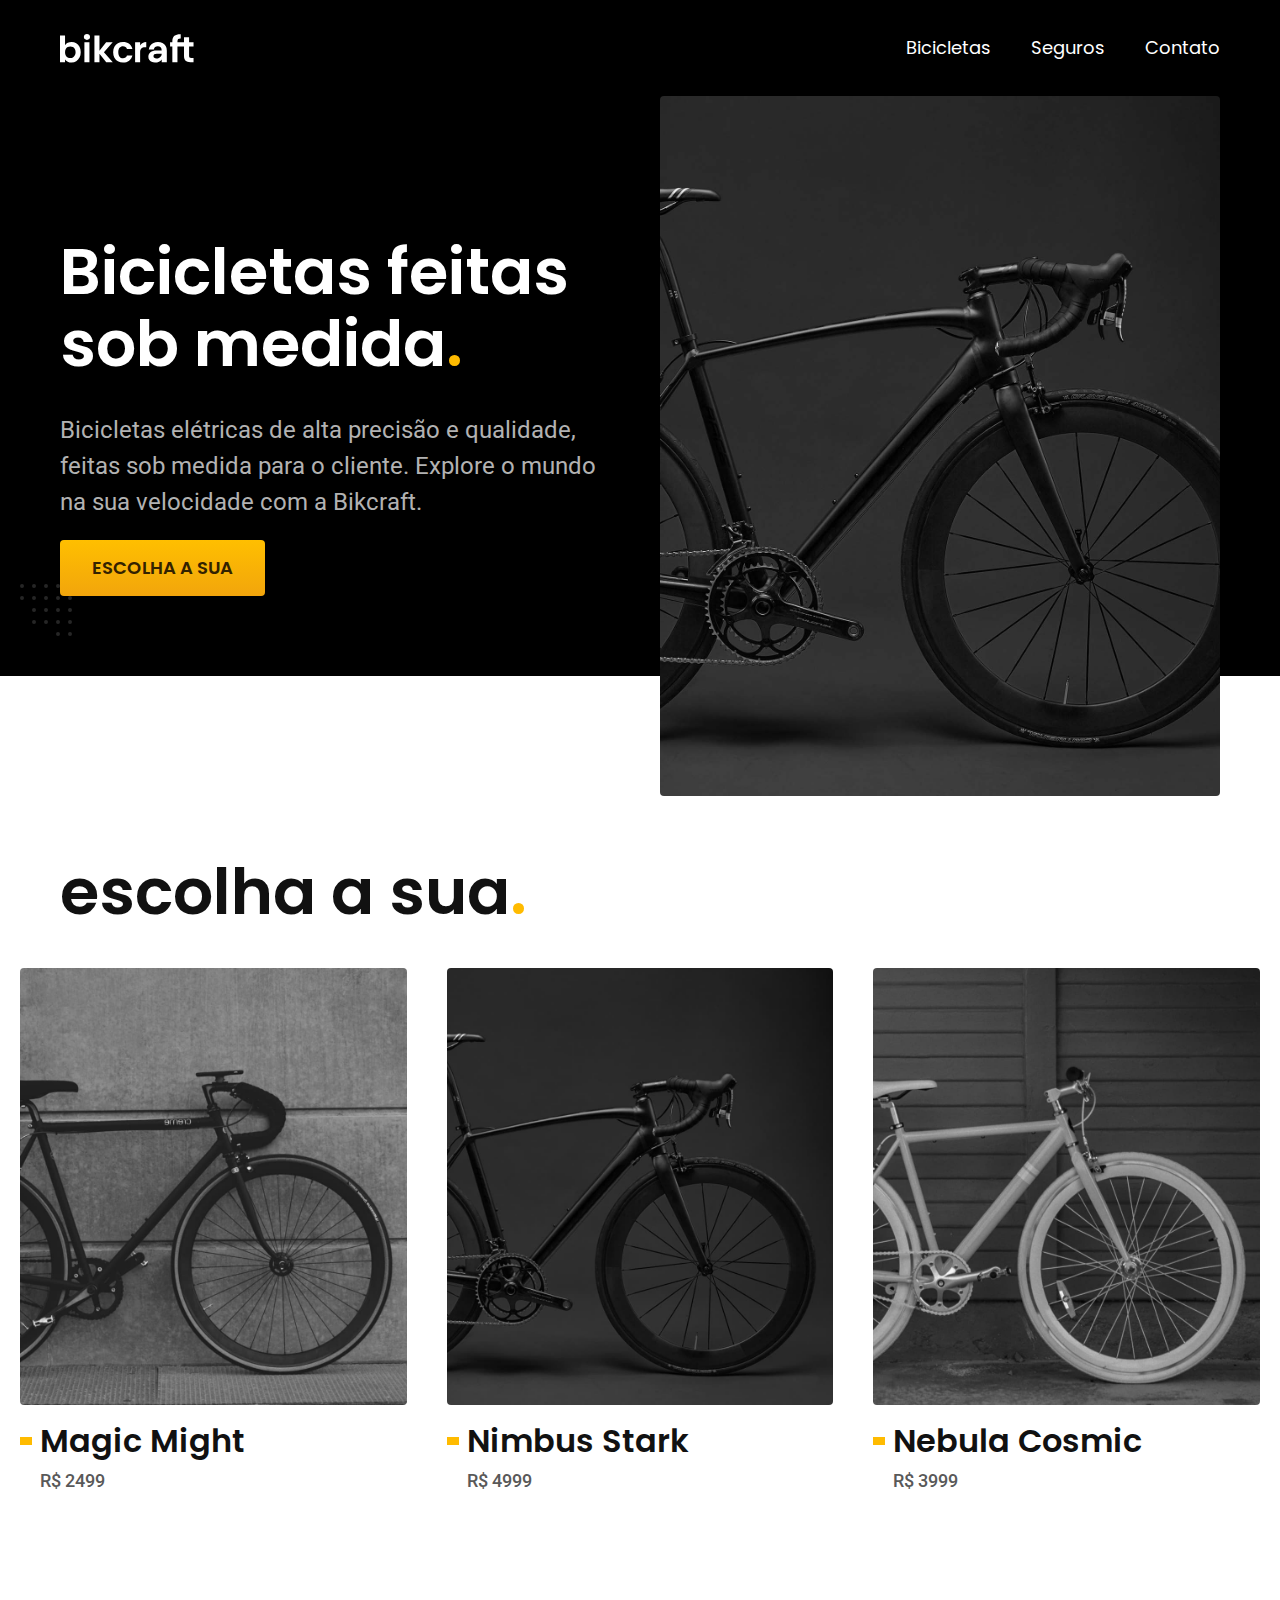
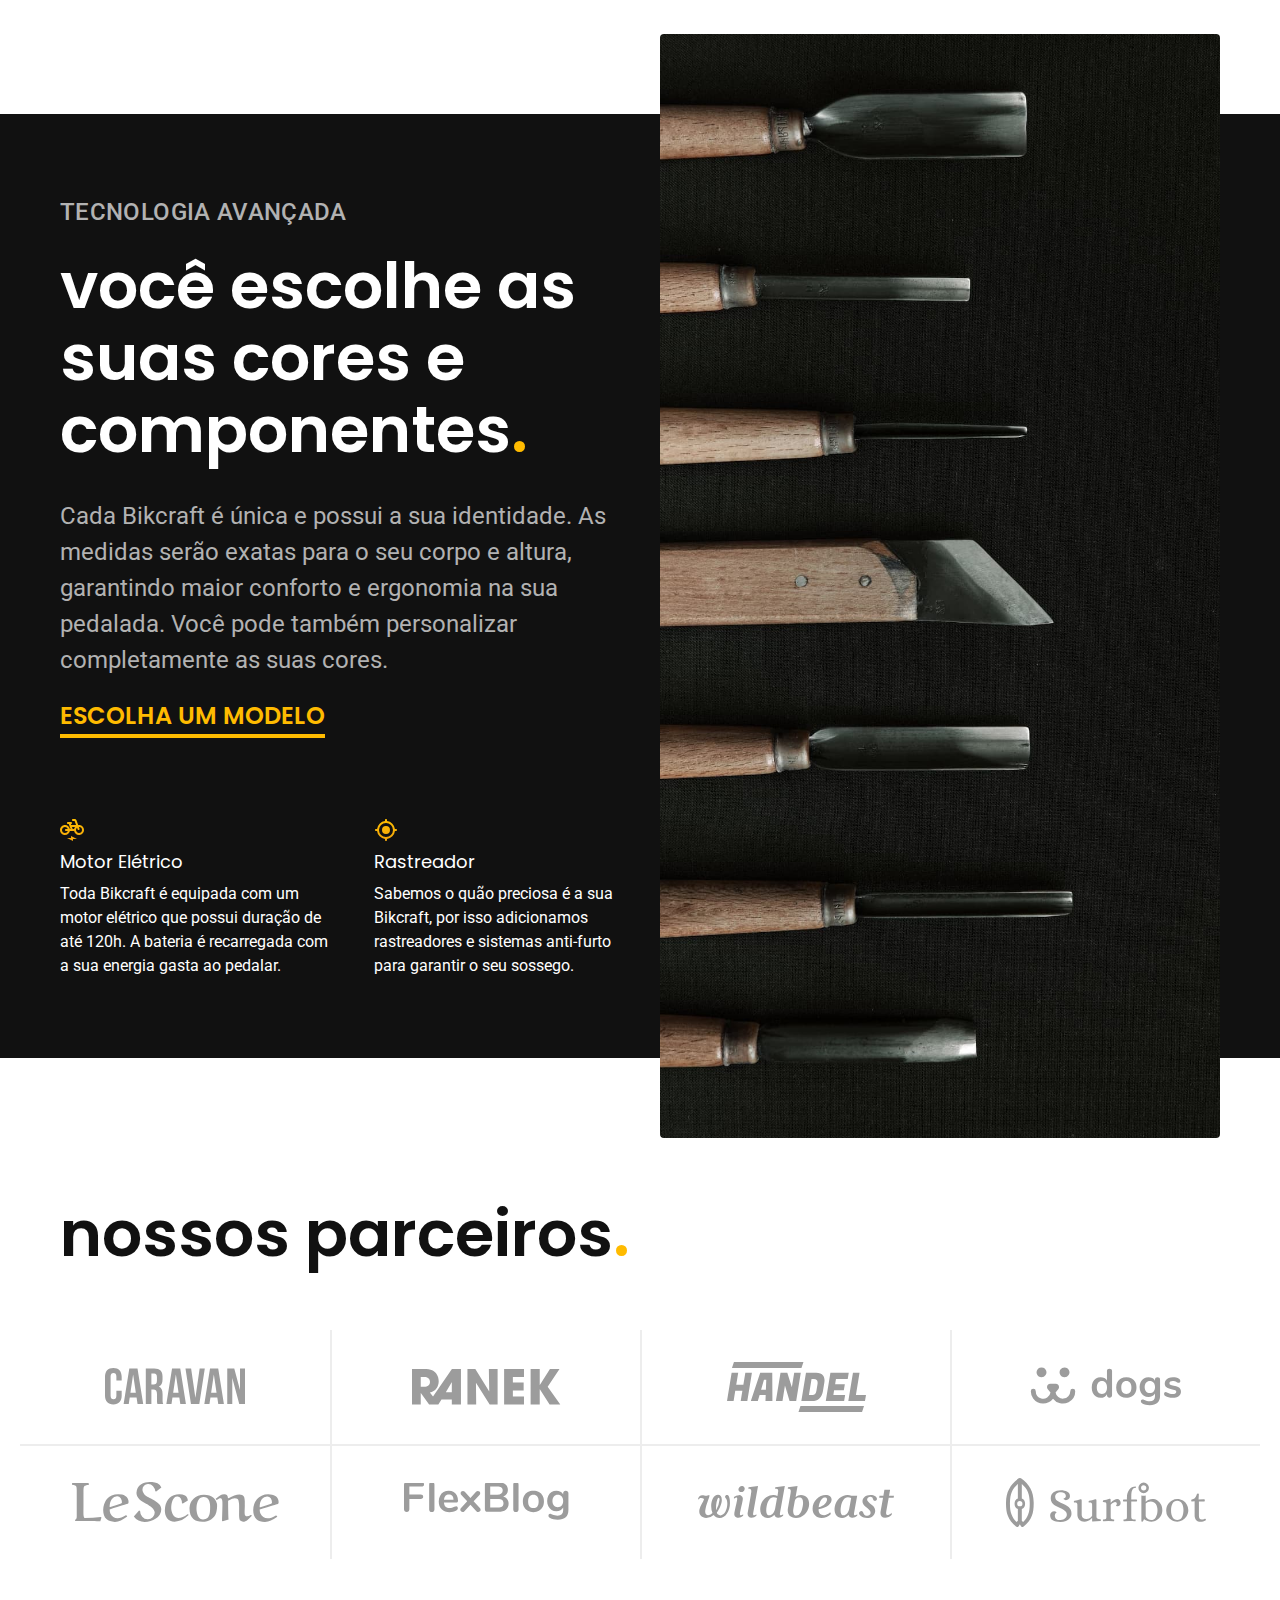
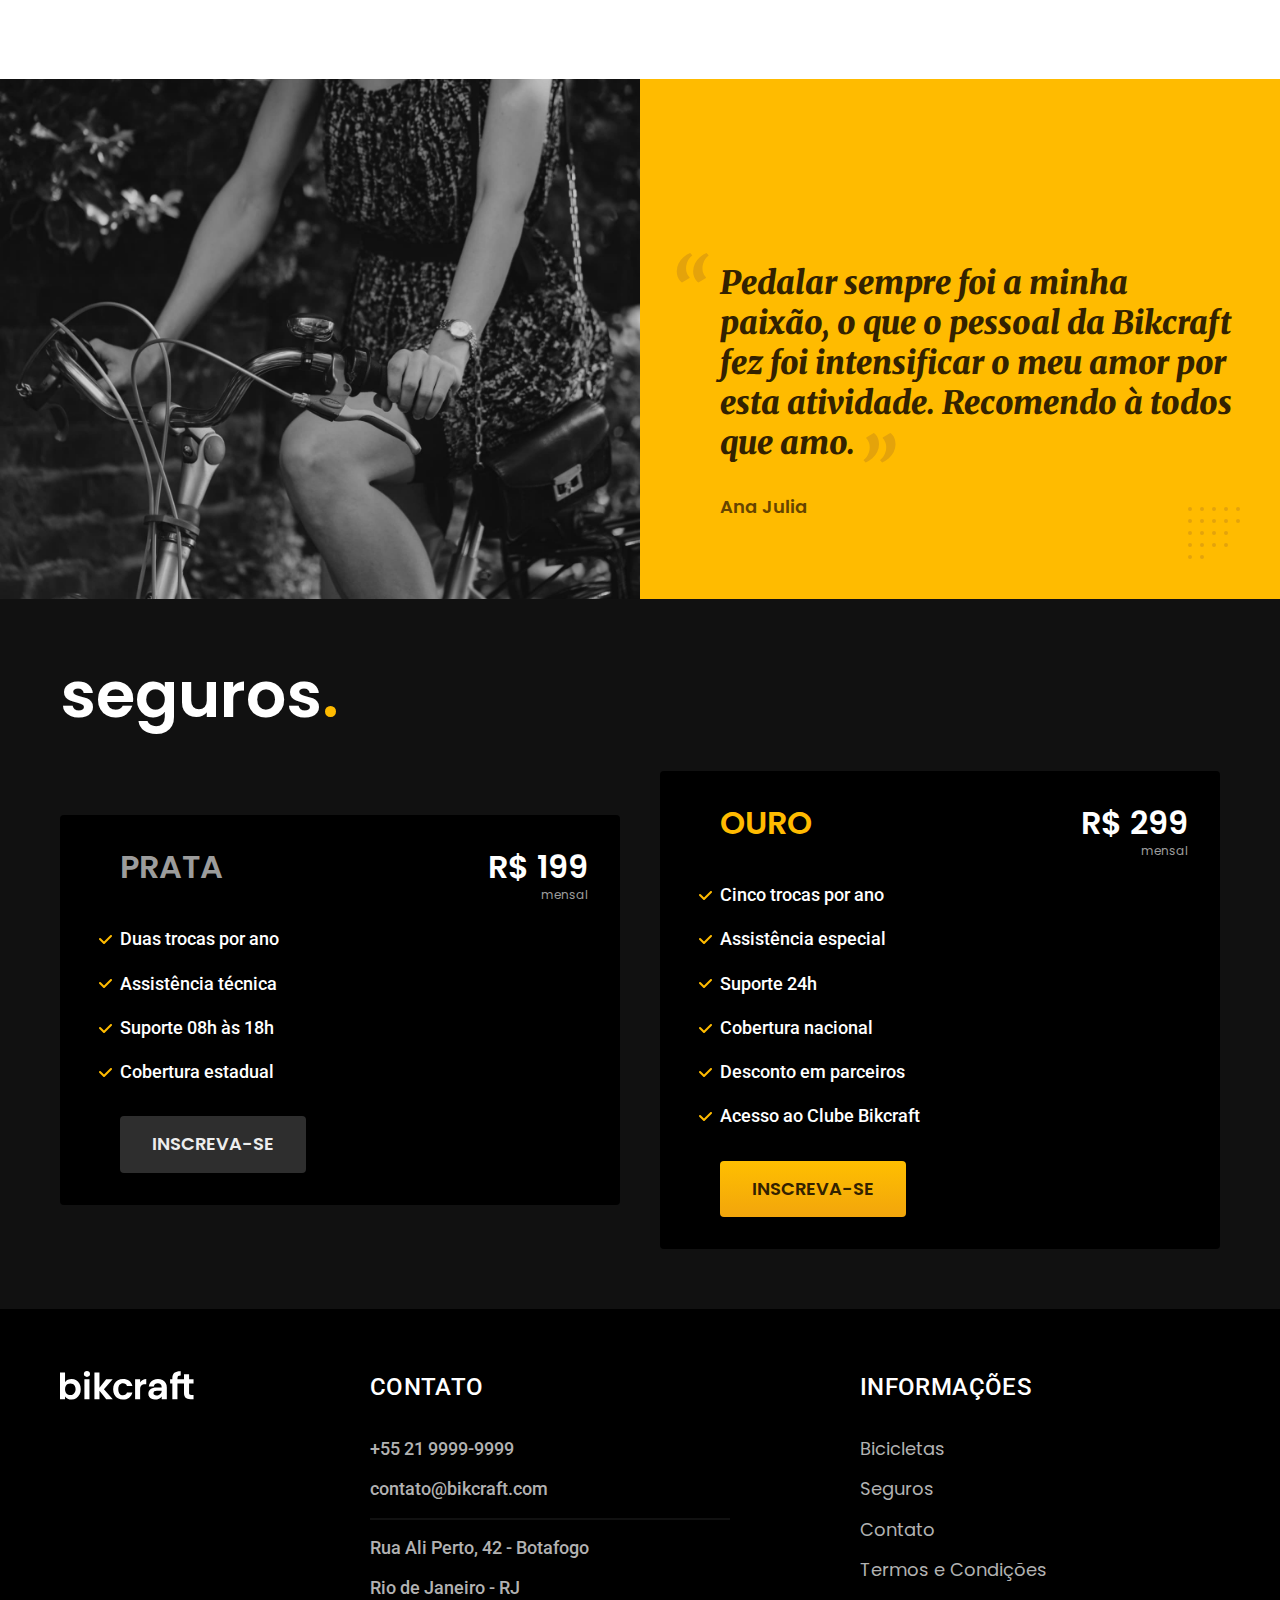
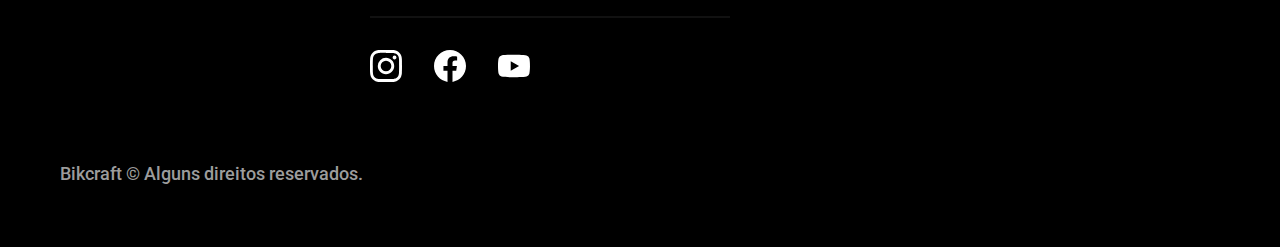
==== index.html @ 3814febe "otimizacao-1" ====
<!DOCTYPE html>
<html lang="pt-br">

<head>
  <meta charset="UTF-8">
  <meta http-equiv="X-UA-Compatible" content="IE=edge">
  <meta name="viewport" content="width=device-width, initial-scale=1.0">
  <title>Bikcraft</title>
  <meta name="description" content="Bicicletas elétricas de alta precisão e qualidade,  feitas sob medida para o cliente. Explore o mundo na sua velocidade com a Bikcraft.">

  <link rel="preload" href="/assets/css/style.css" as="style">
  <link rel="stylesheet" href="/assets/css/style.css">

  <link rel="preconnect" href="https://fonts.googleapis.com">
  <link rel="preconnect" href="https://fonts.gstatic.com" crossorigin>
  <link href="https://fonts.googleapis.com/css2?family=Merriweather:ital,wght@1,900&family=Poppins:wght@400;600&family=Roboto:wght@400;500&display=swap" rel="stylesheet">
</head>

<body>
  <header class="header-bg">
    <div class=" header container">
      <a href="./">
        <img src="./assets/img/bikcraft.svg" width="136" height="32" alt="Bikcraft">
      </a>

      <nav aria-label="primaria">
        <ul class="header-menu cor-0 font-1-m">
          <li><a href="./bicicletas.html">Bicicletas</a></li>
          <li><a href="./seguros.html">Seguros</a></li>
          <li><a href="./contato.html">Contato</a></li>
        </ul>
      </nav>
    </div>
  </header>

  <main class="introducao-bg">
    <div class="introducao container">
      <div class="introducao-conteudo">
        <h1 class="font-1-xxl cor-0">Bicicletas feitas sob medida<span class="cor-p1">.</span></h1>
        <p class="font-2-l cor-5">Bicicletas elétricas de alta precisão e qualidade, feitas sob medida para o cliente. Explore o mundo na sua velocidade com a Bikcraft.</p>
        <a class="botao" href="./bicicletas.html">Escolha a sua</a>
      </div>
      <picture>
        <source media="(max-width: 800px)" srcset="/assets/img/bicicletas/nimbus.jpg">
        <img src="/assets/img/fotos/introducao.jpg" width="1280" height="1600" alt="Bicicleta elétrica preta">
      </picture>
    </div>
  </main>

  <article class="bicicletas-lista">
    <h2 class="font-1-xxl container">escolha a sua<span class="cor-p1">.</span></h2>
    <ul>
      <li>
        <a href="/assets/bicicletas/magic.html">
          <img src="./assets/img/bicicletas/magic-home.jpg" alt="Bicicleta preta">
          <h3 class="font-1-xl">Magic Might</h3>
          <span class="font-2-m cor-8">R$ 2499</span>
        </a>
      </li>
      <li>
        <a href="/assets/bicicletas/nimbus.html">
          <img src="./assets/img/bicicletas/nimbus-home.jpg" alt="Bicicleta preta">
          <h3 class="font-1-xl">Nimbus Stark</h3>
          <span class="font-2-m cor-8">R$ 4999</span>
        </a>
      </li>
      <li>
        <a href="/assets/bicicletas/nebula.html">
          <img src="./assets/img/bicicletas/nebula-home.jpg" alt="Bicicleta preta">
          <h3 class="font-1-xl">Nebula Cosmic </h3>
          <span class="font-2-m cor-8">R$ 3999</span>
        </a>
      </li>
    </ul>
  </article>

  <article class="tecnologia-bg">
    <div class="tecnologia container">
      <div class="tecnologia-conteudo">
        <span class="font-2-l-b cor-5">Tecnologia Avançada</span>
        <h2 class="font-1-xxl cor-0">você escolhe as suas cores e componentes<span class="cor-p1">.</span></h2>
        <p class="font-2-l cor-5">Cada Bikcraft é única e possui a sua identidade. As medidas serão exatas para o seu corpo e altura, garantindo maior conforto e ergonomia na sua pedalada. Você pode também personalizar completamente as suas cores.</p>
        <a class="link" href="/bicicletas.html">Escolha um modelo</a>

        <div class="tecnologia-vantagens">
          <div>
            <img src="./assets/img/icones/eletrica.svg" alt="">
            <h3 class="font-1-m cor-0">Motor Elétrico</h3>
            <p class="font-2-s cor-0">Toda Bikcraft é equipada com um motor elétrico que possui duração de até 120h. A bateria é recarregada com a sua energia gasta ao pedalar.</p>
          </div>
          <div>
            <img src="./assets/img/icones/rastreador.svg" alt="">
            <h3 class="font-1-m cor-0">Rastreador</h3>
            <p class="font-2-s cor-0">Sabemos o quão preciosa é a sua Bikcraft, por isso adicionamos rastreadores e sistemas anti-furto para garantir o seu sossego.</p>
          </div>
        </div>
      </div>

      <div class="tecnologia-imagem">
        <img src="./assets/img/fotos/tecnologia.jpg" alt="">
      </div>
    </div>
  </article>

  <section class="parceiros" aria-label="Nossos Parceiros">
    <h2 class="font-1-xxl container">nossos parceiros<span class="cor-p1">.</span></h2>
    <ul>
      <li><img src="./assets/img/parceiros/caravan.svg" alt="caravan"></li>
      <li><img src="./assets/img/parceiros/ranek.svg" alt="ranek"></li>
      <li><img src="./assets/img/parceiros/handel.svg" alt="handel"></li>
      <li><img src="./assets/img/parceiros/dogs.svg" alt="dogs"></li>
      <li><img src="./assets/img/parceiros/lescone.svg" alt="lescone"></li>
      <li><img src="./assets/img/parceiros/flexblog.svg" alt="flexblog"></li>
      <li><img src="./assets/img/parceiros/wildbeast.svg" alt="wildbeast"></li>
      <li><img src="./assets/img/parceiros/surfbot.svg" alt="surfbot"></li>
    </ul>
  </section>

  <section class="depoimento" aria-label="Depoimento">
    <div>
      <img src="./assets/img/fotos/depoimento.jpg" alt="Pessoa pedalando uma bicicleta bikcraft">
    </div>
    <div class="depoimento-conteudo">
      <blockquote class="font-1-xl cor-p5">
        <p>Pedalar sempre foi a minha paixão, o que o pessoal da Bikcraft fez foi intensificar o meu amor por esta atividade. Recomendo à todos que amo.</p>
      </blockquote>
      <span class="font-1-m-b  cor-p4">Ana Julia</span>
    </div>
  </section>

  <article class="seguros-bg">
    <div class="seguros container">
      <h2 class="font-1-xxl cor-0">seguros<span class="cor-p1">.</span></h2>
      <div class="seguros-item">
        <h3 class="font-1-xl cor-6">PRATA</h3>
        <span class="font-1-xl cor-0">R$ 199 <span class="font-1-xs cor-6">mensal</span> </span>
        <ul class="font-2-m cor-0">
          <li>Duas trocas por ano</li>
          <li>Assistência técnica</li>
          <li>Suporte 08h às 18h</li>
          <li>Cobertura estadual</li>
        </ul>
        <a class="botao secundario" href="/orcamento.html">Inscreva-se</a>
      </div>
      <div class="seguros-item">
        <h3 class="font-1-xl cor-p1">OURO</h3>
        <span class="font-1-xl cor-0">R$ 299 <span class="font-1-xs cor-6">mensal</span> </span>
        <ul class="font-2-m cor-0">
          <li>Cinco trocas por ano</li>
          <li>Assistência especial</li>
          <li>Suporte 24h</li>
          <li>Cobertura nacional</li>
          <li>Desconto em parceiros</li>
          <li>Acesso ao Clube Bikcraft</li>
        </ul>
        <a class="botao" href="/orcamento.html">Inscreva-se</a>
      </div>
    </div>
  </article>

  <footer class="footer-bg">
    <div class="footer container">
      <img src="./assets/img/bikcraft.svg" alt="Bikcraft">
      <div class="footer-contato">
        <h3 class="font-2-l-b cor-0">Contato</h3>
        <ul class="cor-5 font-2-m">
          <li><a href="tel:+552199999999">+55 21 9999-9999</a></li>
          <li><a href="mailto:contato@bikcraft.com">contato@bikcraft.com</a></li>
          <li>Rua Ali Perto, 42 - Botafogo</li>
          <li>Rio de Janeiro - RJ</li>
        </ul>
        <div class="footer-redes">
          <a href="/">
            <img src="./assets/img/redes/instagram.svg" alt="Instagram">
          </a>
          <a href="/">
            <img src="./assets/img/redes/facebook.svg" alt="Facebook">
          </a>
          <a href="/">
            <img src="./assets/img/redes/youtube.svg" alt="YouTube">
          </a>
        </div>
      </div>
      <div class="footer-informacoes">
        <h3 class="font-2-l-b cor-0">Informações</h3>
        <nav>
          <ul class="font-1-m cor-5">
            <li><a href="/bicicletas.html">Bicicletas</a></li>
            <li><a href="/seguros.html">Seguros</a></li>
            <li><a href="/contato.html">Contato</a></li>
            <li><a href="/termos.html">Termos e Condições</a></li>
          </ul>
        </nav>
      </div>
      <p class="font-2-m cor-6 footer-copy">Bikcraft © Alguns direitos reservados.</p>
    </div>
  </footer>

</body>

</html>
---- assets/css/style.css ----
@import "./global/global.css";
@import "./utilidades/tipografia.css";
@import "./utilidades/cores.css";

@import "./global/header.css";
@import "./global/footer.css";

/* Utilidades */
@import "./utilidades/componentes.css";
@import "./utilidades/formulario.css";

/* Home */
@import "./home/tecnologia.css";
@import "./home/introducao.css";
@import "./home/parceiros.css";
@import "./home/depoimento.css";

/* Bicicletas */
@import "./bicicletas/bicicletas-lista.css";
@import "./bicicletas/bicicletas.css";

/* Bicicleta */
@import "./bicicleta/bicicleta.css";
@import "./bicicleta/seguro.css";

/* Seguros */
@import "./seguros/seguros.css";
@import "./seguros/vantagens.css";
@import "./seguros/perguntas.css";

/* Contato */
@import "./contato/contato.css";
@import "./contato/lojas.css";

/* Orçamento */
@import "./orcamento/orcamento.css";

/* Termos */
@import "./termos/termos.css";
---- assets/css/style.css ----
@import "./global/global.css";
@import "./utilidades/tipografia.css";
@import "./utilidades/cores.css";

@import "./global/header.css";
@import "./global/footer.css";

/* Utilidades */
@import "./utilidades/componentes.css";
@import "./utilidades/formulario.css";

/* Home */
@import "./home/tecnologia.css";
@import "./home/introducao.css";
@import "./home/parceiros.css";
@import "./home/depoimento.css";

/* Bicicletas */
@import "./bicicletas/bicicletas-lista.css";
@import "./bicicletas/bicicletas.css";

/* Bicicleta */
@import "./bicicleta/bicicleta.css";
@import "./bicicleta/seguro.css";

/* Seguros */
@import "./seguros/seguros.css";
@import "./seguros/vantagens.css";
@import "./seguros/perguntas.css";

/* Contato */
@import "./contato/contato.css";
@import "./contato/lojas.css";

/* Orçamento */
@import "./orcamento/orcamento.css";

/* Termos */
@import "./termos/termos.css";
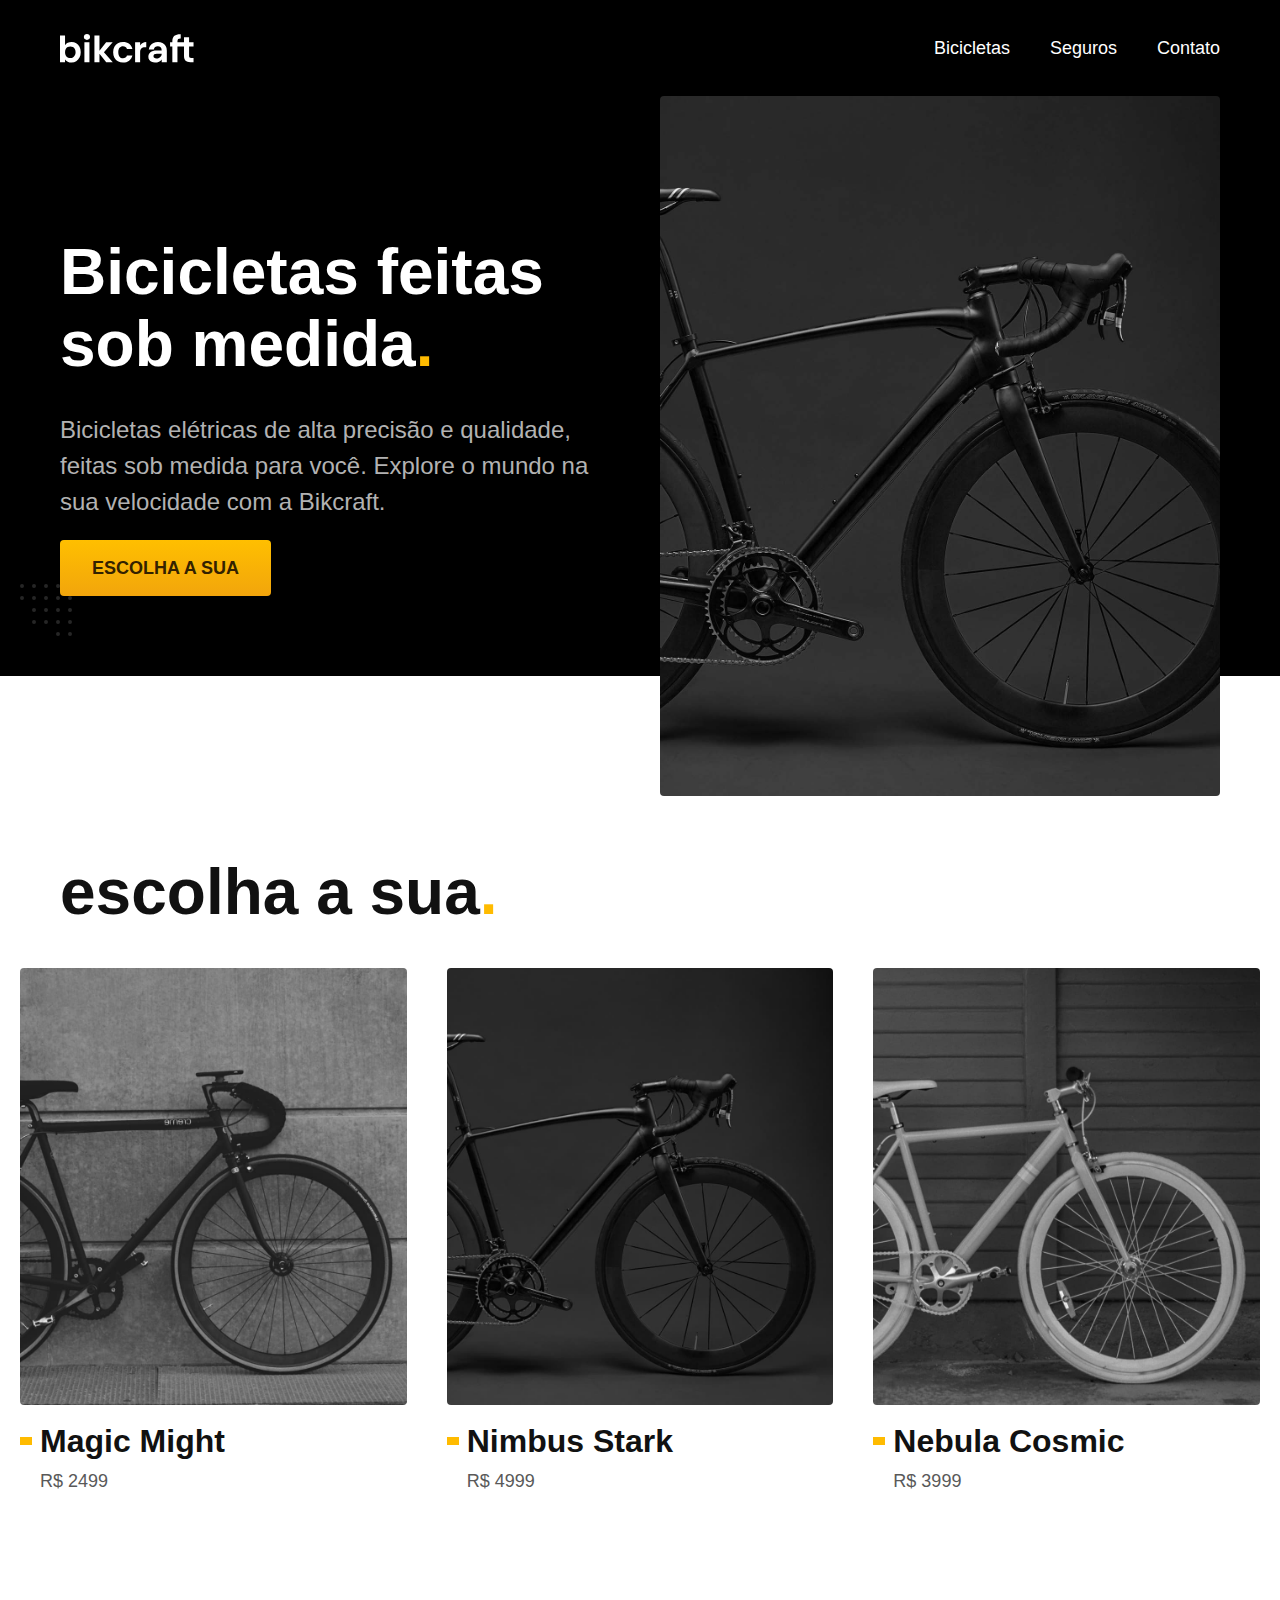
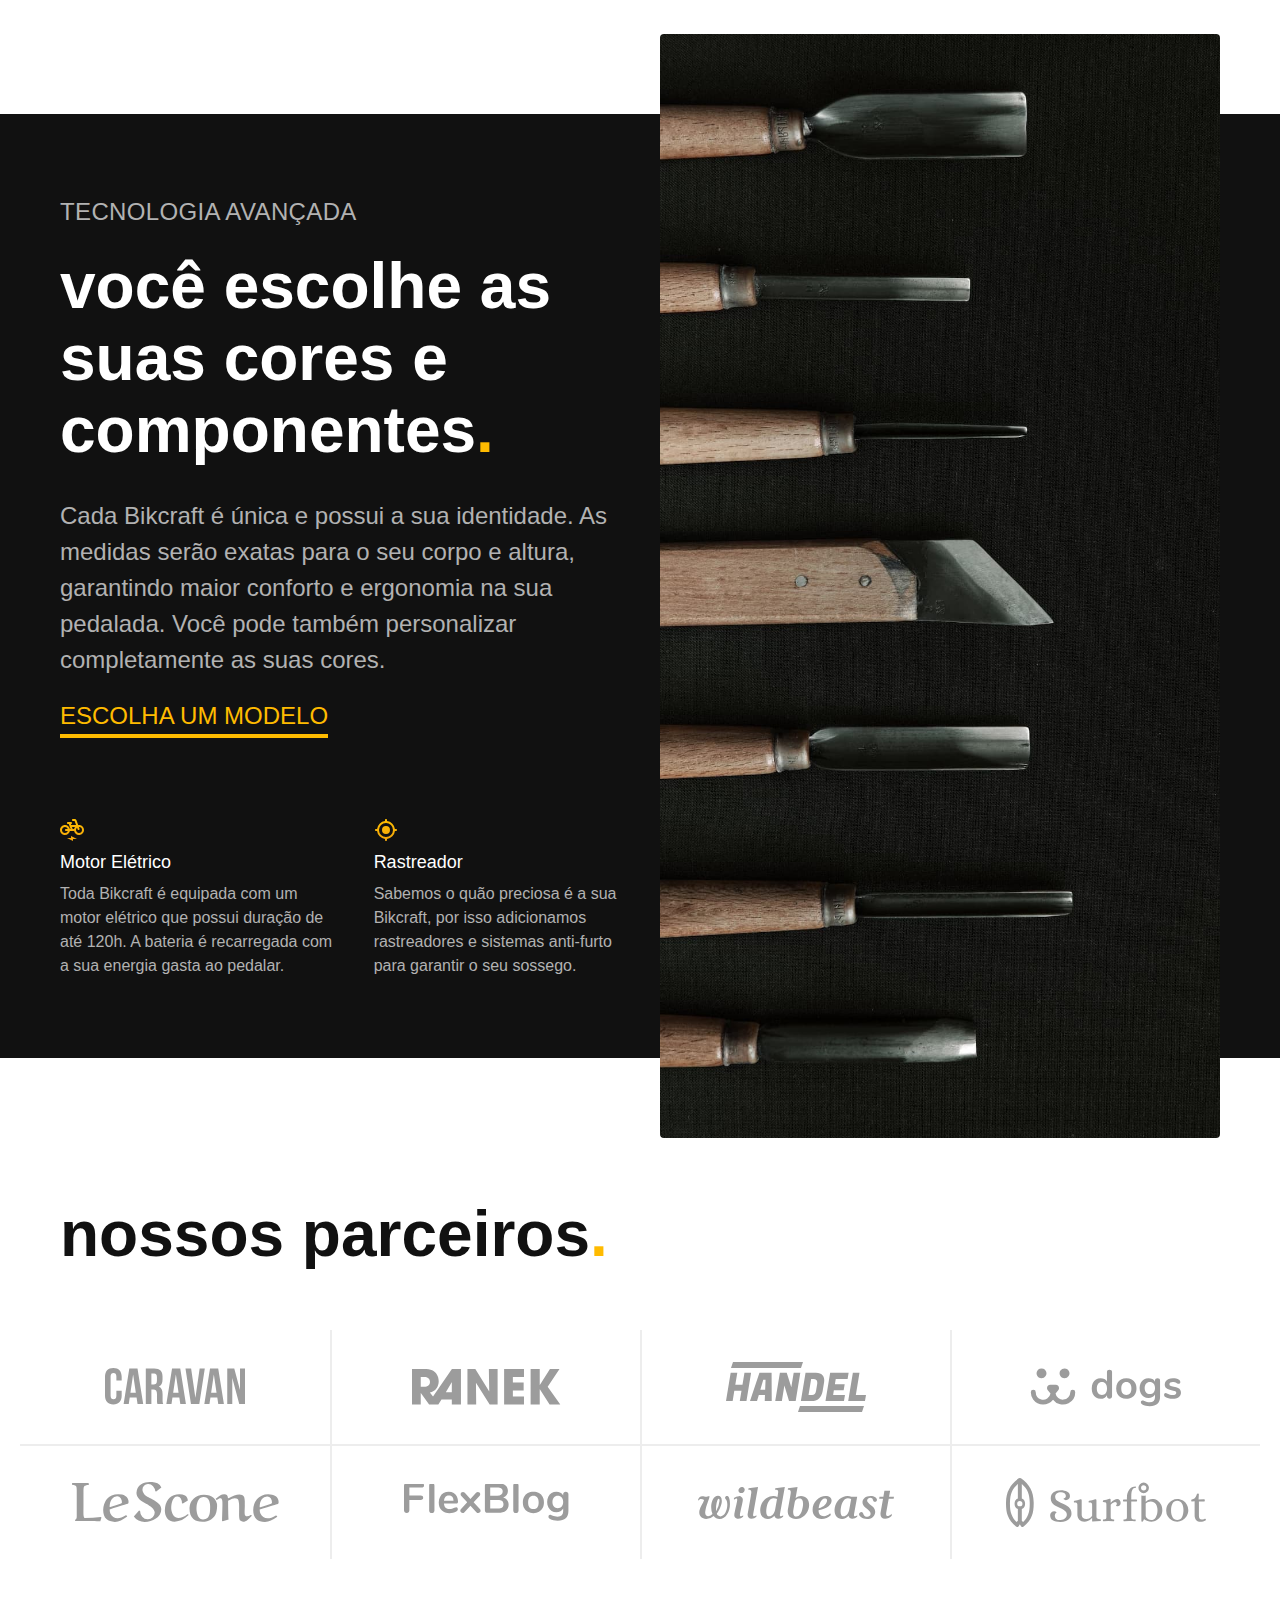
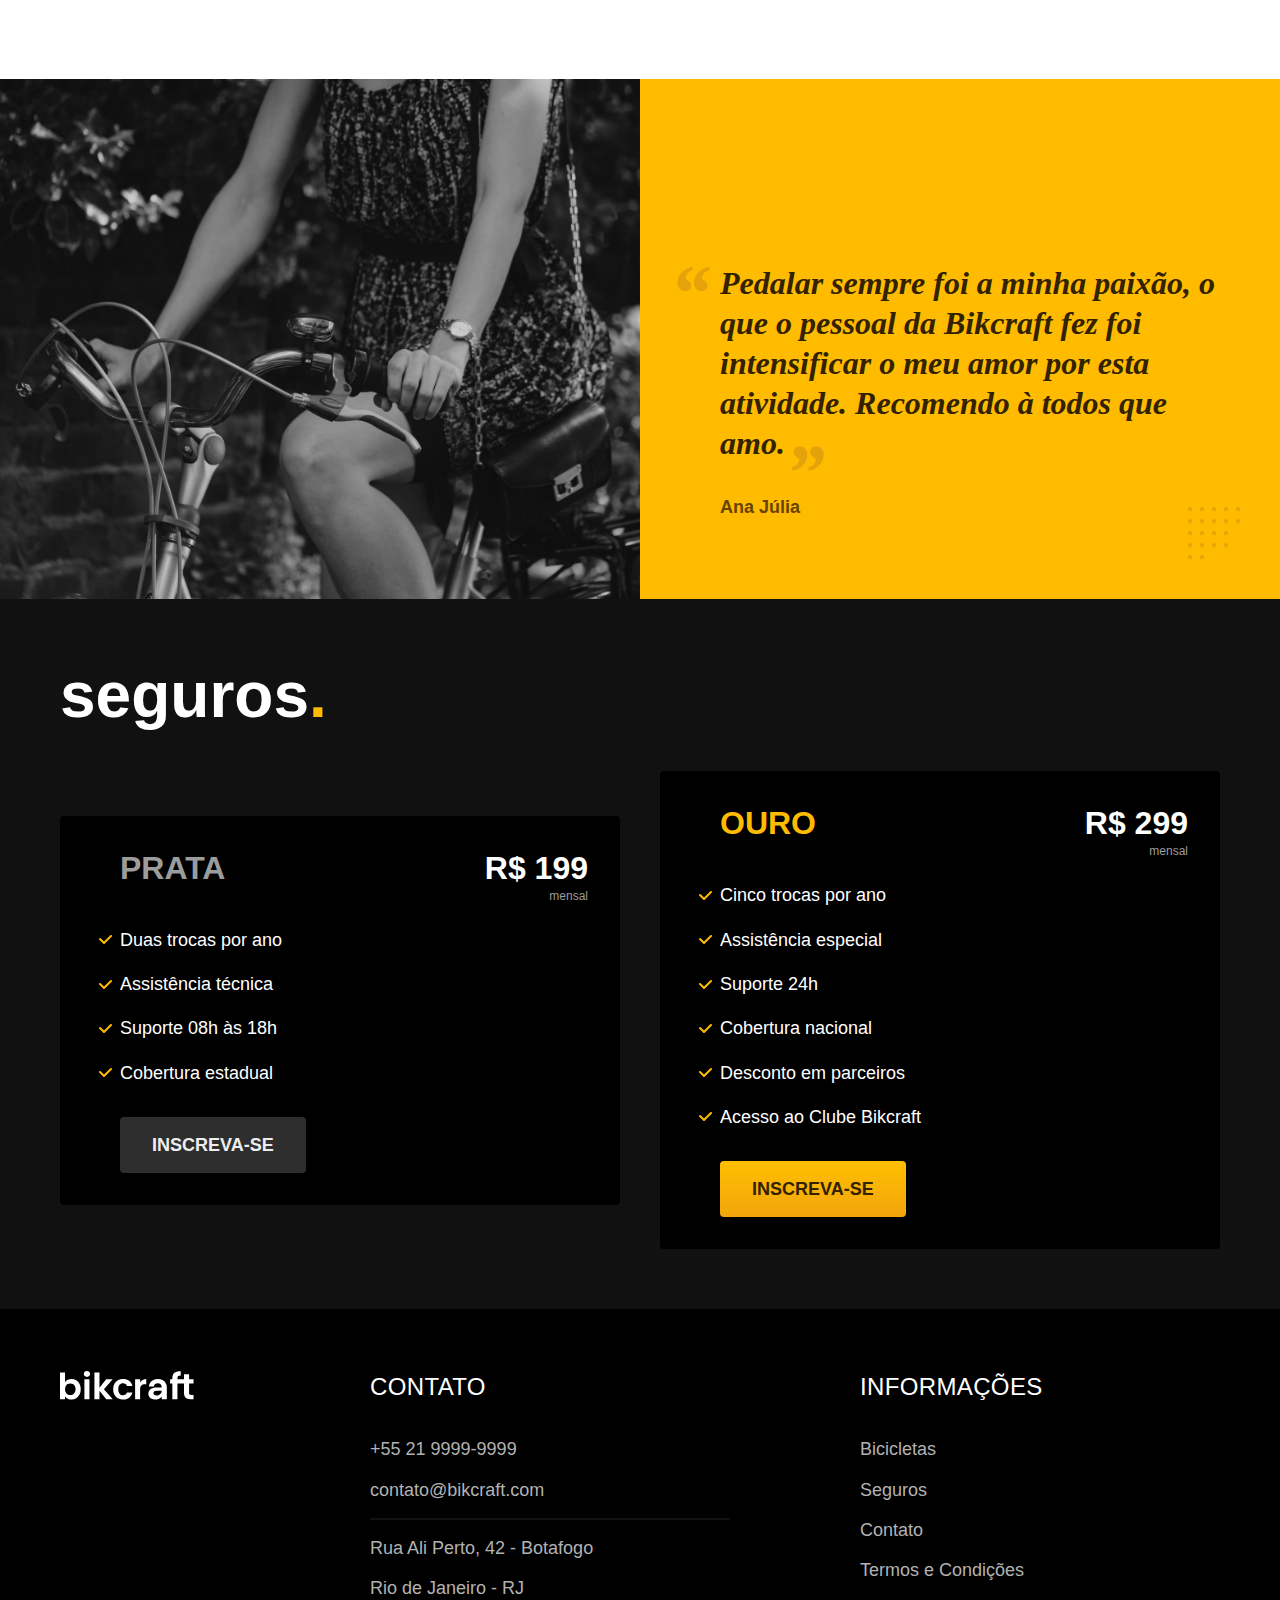
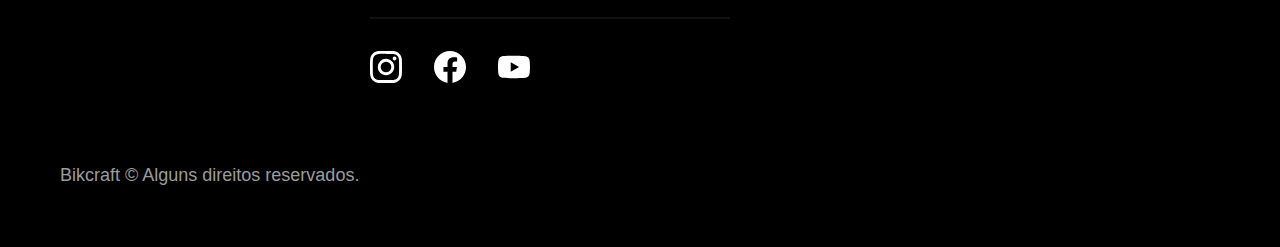
==== commit ba457c7a: "ajustes-links-internos" ====
--- a/index.html
+++ b/index.html
@@ -3,28 +3,24 @@
 
 <head>
   <meta charset="UTF-8">
-  <meta http-equiv="X-UA-Compatible" content="IE=edge">
   <meta name="viewport" content="width=device-width, initial-scale=1.0">
-  <title>Bikcraft</title>
-  <meta name="description" content="Bicicletas elétricas de alta precisão e qualidade,  feitas sob medida para o cliente. Explore o mundo na sua velocidade com a Bikcraft.">
 
-  <link rel="preload" href="/assets/css/style.css" as="style">
-  <link rel="stylesheet" href="/assets/css/style.css">
+  <title>Bikcraft - Bicicletas Elétricas</title>
+  <meta name="description" content="Bicicletas elétricas de alta precisão e qualidade, feitas sob medida para o cliente. Explore o mundo na sua velocidade com a Bikcraft.">
 
-  <link rel="preconnect" href="https://fonts.googleapis.com">
-  <link rel="preconnect" href="https://fonts.gstatic.com" crossorigin>
-  <link href="https://fonts.googleapis.com/css2?family=Merriweather:ital,wght@1,900&family=Poppins:wght@400;600&family=Roboto:wght@400;500&display=swap" rel="stylesheet">
+  <link rel="preload" href="./css/style.css" as="style">
+  <link rel="stylesheet" href="./css/style.css">
 </head>
 
 <body>
   <header class="header-bg">
-    <div class=" header container">
+    <div class="header container">
       <a href="./">
-        <img src="./assets/img/bikcraft.svg" width="136" height="32" alt="Bikcraft">
+        <img src="./img/bikcraft.svg" width="136" height="32" alt="Bikcraft">
       </a>
 
       <nav aria-label="primaria">
-        <ul class="header-menu cor-0 font-1-m">
+        <ul class="header-menu font-1-m cor-0">
           <li><a href="./bicicletas.html">Bicicletas</a></li>
           <li><a href="./seguros.html">Seguros</a></li>
           <li><a href="./contato.html">Contato</a></li>
@@ -37,37 +33,38 @@
     <div class="introducao container">
       <div class="introducao-conteudo">
         <h1 class="font-1-xxl cor-0">Bicicletas feitas sob medida<span class="cor-p1">.</span></h1>
-        <p class="font-2-l cor-5">Bicicletas elétricas de alta precisão e qualidade, feitas sob medida para o cliente. Explore o mundo na sua velocidade com a Bikcraft.</p>
+        <p class="font-2-l cor-5">Bicicletas elétricas de alta precisão e qualidade, feitas sob medida para você. Explore o mundo na sua velocidade com a Bikcraft.</p>
         <a class="botao" href="./bicicletas.html">Escolha a sua</a>
       </div>
       <picture>
-        <source media="(max-width: 800px)" srcset="/assets/img/bicicletas/nimbus.jpg">
-        <img src="/assets/img/fotos/introducao.jpg" width="1280" height="1600" alt="Bicicleta elétrica preta">
+        <source media="(max-width: 800px)" srcset="./img/bicicletas/nimbus.jpg">
+        <img src="./img/fotos/introducao.jpg" width="1280" height="1600" alt="Bicicleta elétrica preta.">
       </picture>
     </div>
   </main>
 
   <article class="bicicletas-lista">
-    <h2 class="font-1-xxl container">escolha a sua<span class="cor-p1">.</span></h2>
+    <h2 class="container font-1-xxl">escolha a sua<span class="cor-p1">.</span></h2>
+
     <ul>
       <li>
-        <a href="/assets/bicicletas/magic.html">
-          <img src="./assets/img/bicicletas/magic-home.jpg" alt="Bicicleta preta">
+        <a href="./bicicletas/magic.html">
+          <img src="./img/bicicletas/magic-home.jpg" alt="Bicicleta preta" width="920" height="1040">
           <h3 class="font-1-xl">Magic Might</h3>
           <span class="font-2-m cor-8">R$ 2499</span>
         </a>
       </li>
       <li>
-        <a href="/assets/bicicletas/nimbus.html">
-          <img src="./assets/img/bicicletas/nimbus-home.jpg" alt="Bicicleta preta">
+        <a href="./bicicletas/nimbus.html">
+          <img src="./img/bicicletas/nimbus-home.jpg" alt="Bicicleta preta" width="920" height="1040">
           <h3 class="font-1-xl">Nimbus Stark</h3>
           <span class="font-2-m cor-8">R$ 4999</span>
         </a>
       </li>
       <li>
-        <a href="/assets/bicicletas/nebula.html">
-          <img src="./assets/img/bicicletas/nebula-home.jpg" alt="Bicicleta preta">
-          <h3 class="font-1-xl">Nebula Cosmic </h3>
+        <a href="./bicicletas/nebula.html">
+          <img src="./img/bicicletas/nebula-home.jpg" alt="Bicicleta preta" width="920" height="1040">
+          <h3 class="font-1-xl">Nebula Cosmic</h3>
           <span class="font-2-m cor-8">R$ 3999</span>
         </a>
       </li>
@@ -80,51 +77,50 @@
         <span class="font-2-l-b cor-5">Tecnologia Avançada</span>
         <h2 class="font-1-xxl cor-0">você escolhe as suas cores e componentes<span class="cor-p1">.</span></h2>
         <p class="font-2-l cor-5">Cada Bikcraft é única e possui a sua identidade. As medidas serão exatas para o seu corpo e altura, garantindo maior conforto e ergonomia na sua pedalada. Você pode também personalizar completamente as suas cores.</p>
-        <a class="link" href="/bicicletas.html">Escolha um modelo</a>
-
+        <a class="link" href="./bicicletas.html">Escolha um modelo</a>
         <div class="tecnologia-vantagens">
           <div>
-            <img src="./assets/img/icones/eletrica.svg" alt="">
+            <img src="./img/icones/eletrica.svg" width="24" height="24" alt="">
             <h3 class="font-1-m cor-0">Motor Elétrico</h3>
-            <p class="font-2-s cor-0">Toda Bikcraft é equipada com um motor elétrico que possui duração de até 120h. A bateria é recarregada com a sua energia gasta ao pedalar.</p>
+            <p class="font-2-s cor-5">Toda Bikcraft é equipada com um motor elétrico que possui duração de até 120h. A bateria é recarregada com a sua energia gasta ao pedalar.</p>
           </div>
           <div>
-            <img src="./assets/img/icones/rastreador.svg" alt="">
+            <img src="./img/icones/rastreador.svg" width="24" height="24" alt="">
             <h3 class="font-1-m cor-0">Rastreador</h3>
-            <p class="font-2-s cor-0">Sabemos o quão preciosa é a sua Bikcraft, por isso adicionamos rastreadores e sistemas anti-furto para garantir o seu sossego.</p>
+            <p class="font-2-s cor-5">Sabemos o quão preciosa é a sua Bikcraft, por isso adicionamos rastreadores e sistemas anti-furto para garantir o seu sossego.</p>
           </div>
         </div>
       </div>
-
       <div class="tecnologia-imagem">
-        <img src="./assets/img/fotos/tecnologia.jpg" alt="">
+        <img src="./img/fotos/tecnologia.jpg" width="1200" height="1920" alt="">
       </div>
     </div>
   </article>
 
   <section class="parceiros" aria-label="Nossos Parceiros">
-    <h2 class="font-1-xxl container">nossos parceiros<span class="cor-p1">.</span></h2>
+    <h2 class="container font-1-xxl">nossos parceiros<span class="cor-p1">.</span></h2>
+
     <ul>
-      <li><img src="./assets/img/parceiros/caravan.svg" alt="caravan"></li>
-      <li><img src="./assets/img/parceiros/ranek.svg" alt="ranek"></li>
-      <li><img src="./assets/img/parceiros/handel.svg" alt="handel"></li>
-      <li><img src="./assets/img/parceiros/dogs.svg" alt="dogs"></li>
-      <li><img src="./assets/img/parceiros/lescone.svg" alt="lescone"></li>
-      <li><img src="./assets/img/parceiros/flexblog.svg" alt="flexblog"></li>
-      <li><img src="./assets/img/parceiros/wildbeast.svg" alt="wildbeast"></li>
-      <li><img src="./assets/img/parceiros/surfbot.svg" alt="surfbot"></li>
+      <li><img src="./img/parceiros/caravan.svg" alt="Caravan" width="140" height="38"></li>
+      <li><img src="./img/parceiros/ranek.svg" alt="Ranek" width="149" height="36"></li>
+      <li><img src="./img/parceiros/handel.svg" alt="Handel" width="140" height="50"></li>
+      <li><img src="./img/parceiros/dogs.svg" alt="Dogs" width="152" height="39"></li>
+      <li><img src="./img/parceiros/lescone.svg" alt="LeScone" width="208" height="41"></li>
+      <li><img src="./img/parceiros/flexblog.svg" alt="FlexBlog" width="165" height="38"></li>
+      <li><img src="./img/parceiros/wildbeast.svg" alt="Wildbeast" width="196" height="34"></li>
+      <li><img src="./img/parceiros/surfbot.svg" alt="Surfbot" width="200" height="49"></li>
     </ul>
   </section>
 
   <section class="depoimento" aria-label="Depoimento">
     <div>
-      <img src="./assets/img/fotos/depoimento.jpg" alt="Pessoa pedalando uma bicicleta bikcraft">
+      <img src="./img/fotos/depoimento.jpg" width="1560" height="1360" alt="Pessoa pedalando uma bicicleta Bikcraft">
     </div>
     <div class="depoimento-conteudo">
       <blockquote class="font-1-xl cor-p5">
         <p>Pedalar sempre foi a minha paixão, o que o pessoal da Bikcraft fez foi intensificar o meu amor por esta atividade. Recomendo à todos que amo.</p>
       </blockquote>
-      <span class="font-1-m-b  cor-p4">Ana Julia</span>
+      <span class="font-1-m-b cor-p4">Ana Júlia</span>
     </div>
   </section>
 
@@ -133,18 +129,19 @@
       <h2 class="font-1-xxl cor-0">seguros<span class="cor-p1">.</span></h2>
       <div class="seguros-item">
         <h3 class="font-1-xl cor-6">PRATA</h3>
-        <span class="font-1-xl cor-0">R$ 199 <span class="font-1-xs cor-6">mensal</span> </span>
+        <span class="font-1-xl cor-0">R$ 199 <span class="font-1-xs cor-6">mensal</span></span>
         <ul class="font-2-m cor-0">
           <li>Duas trocas por ano</li>
           <li>Assistência técnica</li>
           <li>Suporte 08h às 18h</li>
           <li>Cobertura estadual</li>
         </ul>
-        <a class="botao secundario" href="/orcamento.html">Inscreva-se</a>
+        <a class="botao secundario" href="./orcamento.html">Inscreva-se</a>
       </div>
+
       <div class="seguros-item">
         <h3 class="font-1-xl cor-p1">OURO</h3>
-        <span class="font-1-xl cor-0">R$ 299 <span class="font-1-xs cor-6">mensal</span> </span>
+        <span class="font-1-xl cor-0">R$ 299 <span class="font-1-xs cor-6">mensal</span></span>
         <ul class="font-2-m cor-0">
           <li>Cinco trocas por ano</li>
           <li>Assistência especial</li>
@@ -153,31 +150,31 @@
           <li>Desconto em parceiros</li>
           <li>Acesso ao Clube Bikcraft</li>
         </ul>
-        <a class="botao" href="/orcamento.html">Inscreva-se</a>
+        <a class="botao" href="./orcamento.html">Inscreva-se</a>
       </div>
     </div>
   </article>
 
   <footer class="footer-bg">
     <div class="footer container">
-      <img src="./assets/img/bikcraft.svg" alt="Bikcraft">
+      <img src="./img/bikcraft.svg" width="136" height="32" alt="Bikcraft">
       <div class="footer-contato">
         <h3 class="font-2-l-b cor-0">Contato</h3>
-        <ul class="cor-5 font-2-m">
+        <ul class="font-2-m cor-5">
           <li><a href="tel:+552199999999">+55 21 9999-9999</a></li>
           <li><a href="mailto:contato@bikcraft.com">contato@bikcraft.com</a></li>
           <li>Rua Ali Perto, 42 - Botafogo</li>
           <li>Rio de Janeiro - RJ</li>
         </ul>
         <div class="footer-redes">
-          <a href="/">
-            <img src="./assets/img/redes/instagram.svg" alt="Instagram">
+          <a href="./">
+            <img src="./img/redes/instagram.svg" width="32" height="32" alt="Instagram">
           </a>
-          <a href="/">
-            <img src="./assets/img/redes/facebook.svg" alt="Facebook">
+          <a href="./">
+            <img src="./img/redes/facebook.svg" width="32" height="32" alt="Facebook">
           </a>
-          <a href="/">
-            <img src="./assets/img/redes/youtube.svg" alt="YouTube">
+          <a href="./">
+            <img src="./img/redes/youtube.svg" width="32" height="32" alt="Youtube">
           </a>
         </div>
       </div>
@@ -185,17 +182,16 @@
         <h3 class="font-2-l-b cor-0">Informações</h3>
         <nav>
           <ul class="font-1-m cor-5">
-            <li><a href="/bicicletas.html">Bicicletas</a></li>
-            <li><a href="/seguros.html">Seguros</a></li>
-            <li><a href="/contato.html">Contato</a></li>
-            <li><a href="/termos.html">Termos e Condições</a></li>
+            <li><a href="./bicicletas.html">Bicicletas</a></li>
+            <li><a href="./seguros.html">Seguros</a></li>
+            <li><a href="./contato.html">Contato</a></li>
+            <li><a href="./termos.html">Termos e Condições</a></li>
           </ul>
         </nav>
       </div>
-      <p class="font-2-m cor-6 footer-copy">Bikcraft © Alguns direitos reservados.</p>
+      <p class="footer-copy font-2-m cor-6">Bikcraft © Alguns direitos reservados.</p>
     </div>
   </footer>
-
 </body>
 
 </html>--- a/css/style.css
+++ b/css/style.css
@@ -0,0 +1,39 @@
+@import "./global/global.css";
+@import "./utilidades/tipografia.css";
+@import "./utilidades/cores.css";
+
+@import "./global/header.css";
+@import "./global/footer.css";
+
+/* Utilidades */
+@import "./utilidades/componentes.css";
+@import "./utilidades/formulario.css";
+
+/* Home */
+@import "./home/introducao.css";
+@import "./home/tecnologia.css";
+@import "./home/parceiros.css";
+@import "./home/depoimento.css";
+
+/* Bicicletas */
+@import "./bicicletas/bicicletas-lista.css";
+@import "./bicicletas/bicicletas.css";
+
+/* Bicicleta */
+@import "./bicicleta/bicicleta.css";
+@import "./bicicleta/seguro.css";
+
+/* Seguros */
+@import "./seguros/seguros.css";
+@import "./seguros/vantagens.css";
+@import "./seguros/perguntas.css";
+
+/* Contato */
+@import "./contato/contato.css";
+@import "./contato/lojas.css";
+
+/* Contato */
+@import "./orcamento/orcamento.css";
+
+/* Termos */
+@import "./termos/termos.css";
--- a/css/style.css
+++ b/css/style.css
@@ -0,0 +1,39 @@
+@import "./global/global.css";
+@import "./utilidades/tipografia.css";
+@import "./utilidades/cores.css";
+
+@import "./global/header.css";
+@import "./global/footer.css";
+
+/* Utilidades */
+@import "./utilidades/componentes.css";
+@import "./utilidades/formulario.css";
+
+/* Home */
+@import "./home/introducao.css";
+@import "./home/tecnologia.css";
+@import "./home/parceiros.css";
+@import "./home/depoimento.css";
+
+/* Bicicletas */
+@import "./bicicletas/bicicletas-lista.css";
+@import "./bicicletas/bicicletas.css";
+
+/* Bicicleta */
+@import "./bicicleta/bicicleta.css";
+@import "./bicicleta/seguro.css";
+
+/* Seguros */
+@import "./seguros/seguros.css";
+@import "./seguros/vantagens.css";
+@import "./seguros/perguntas.css";
+
+/* Contato */
+@import "./contato/contato.css";
+@import "./contato/lojas.css";
+
+/* Contato */
+@import "./orcamento/orcamento.css";
+
+/* Termos */
+@import "./termos/termos.css";
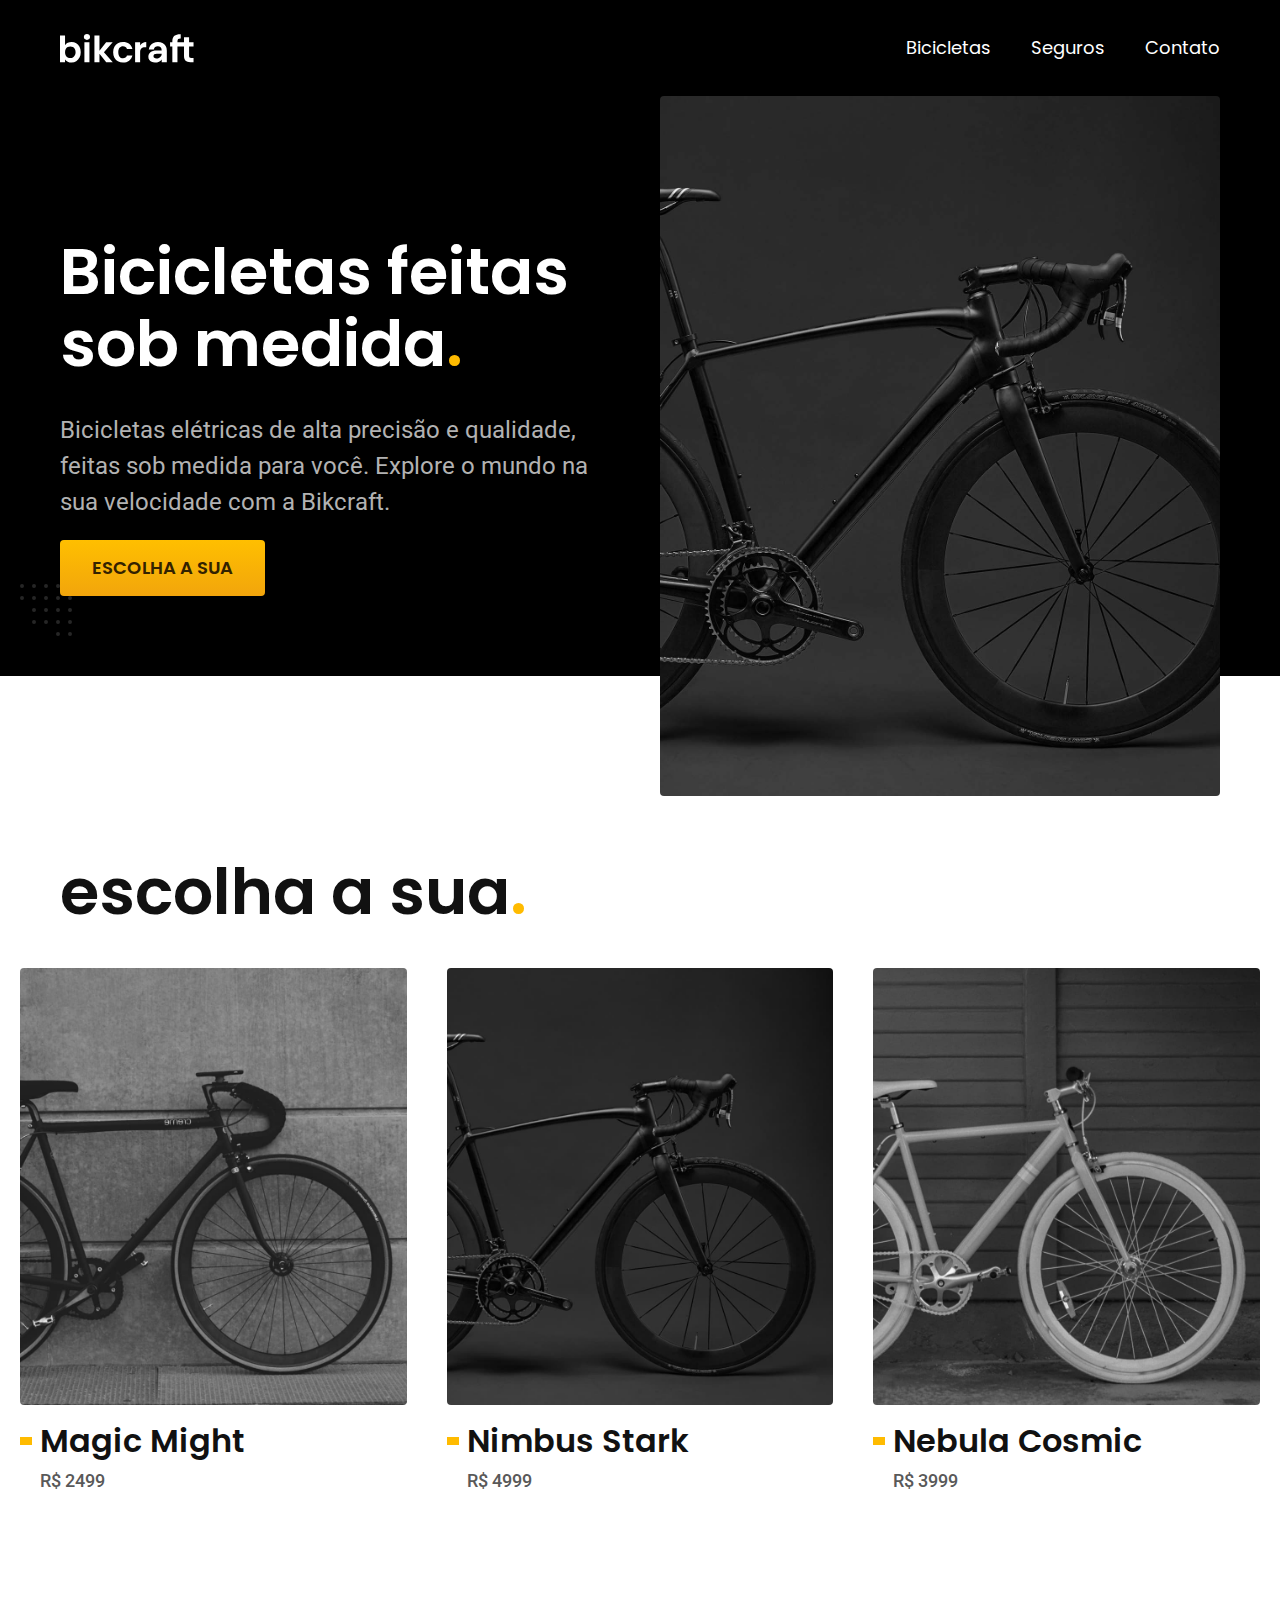
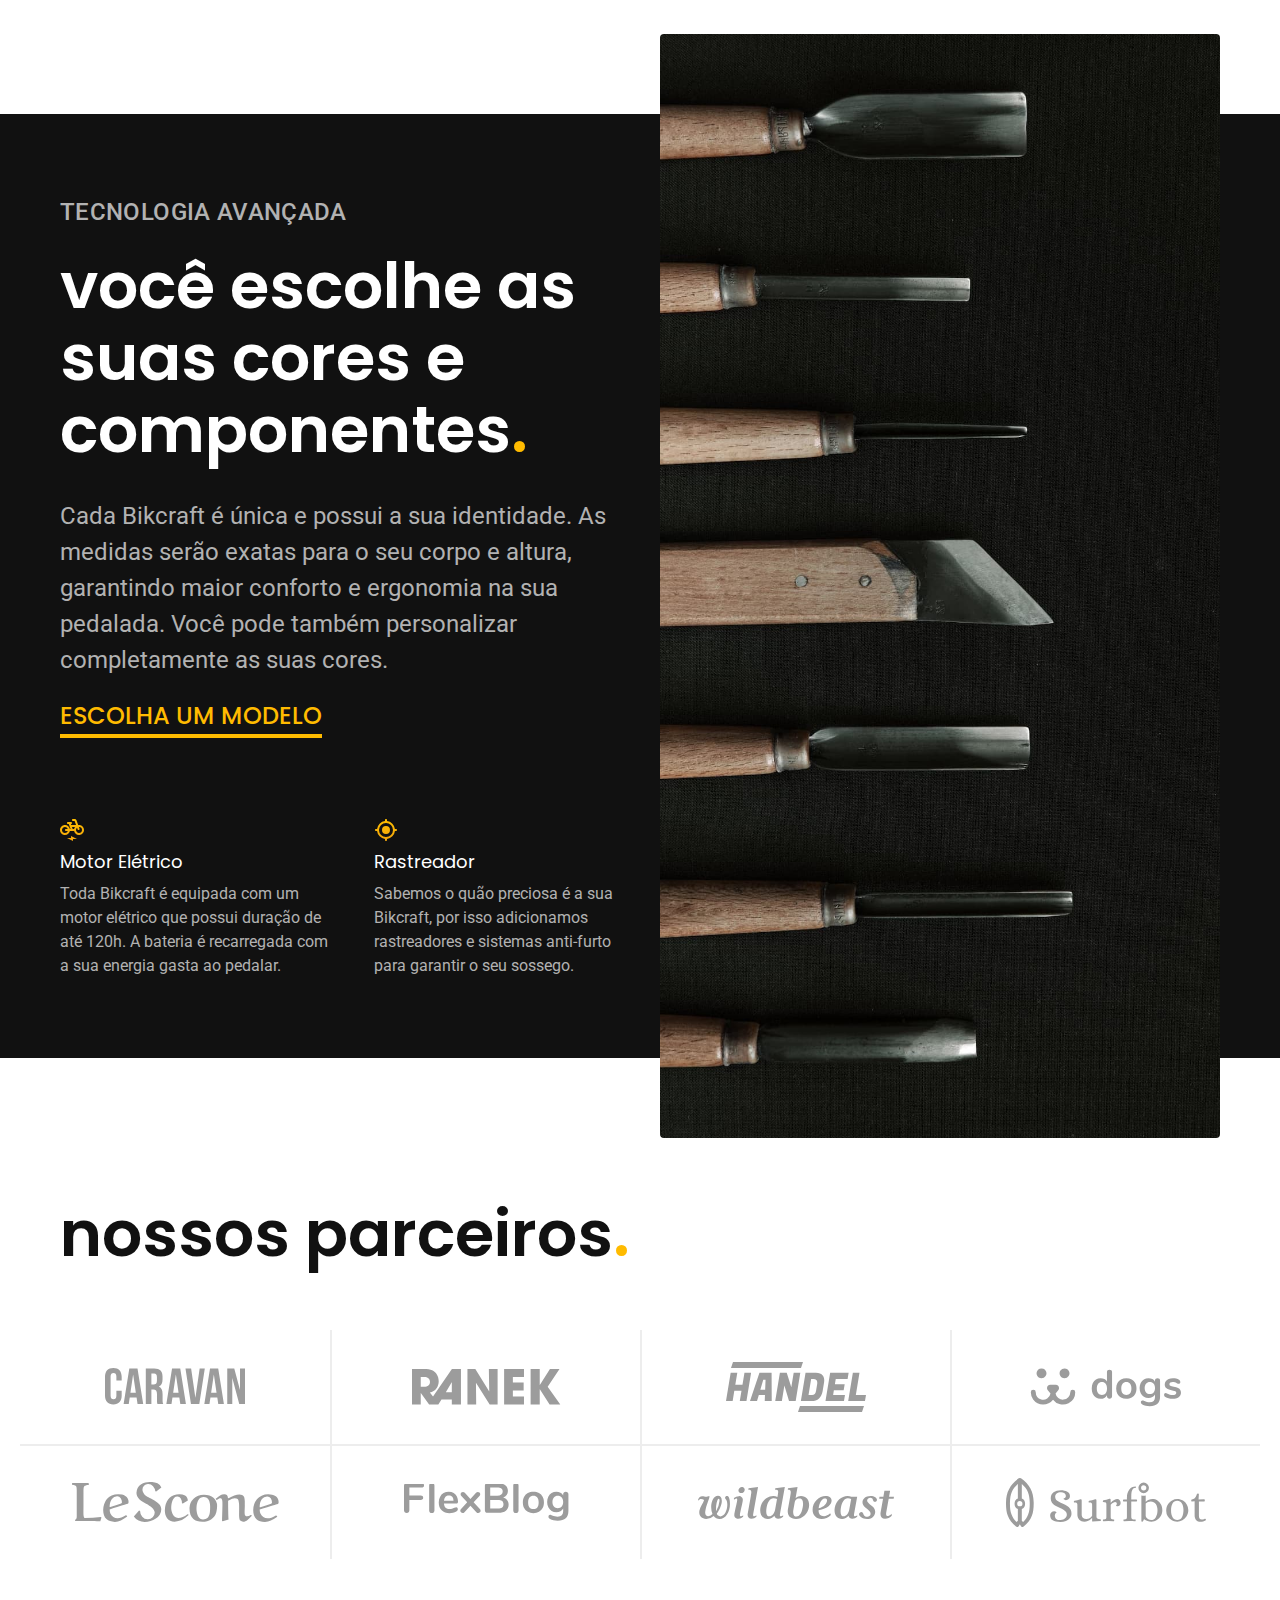
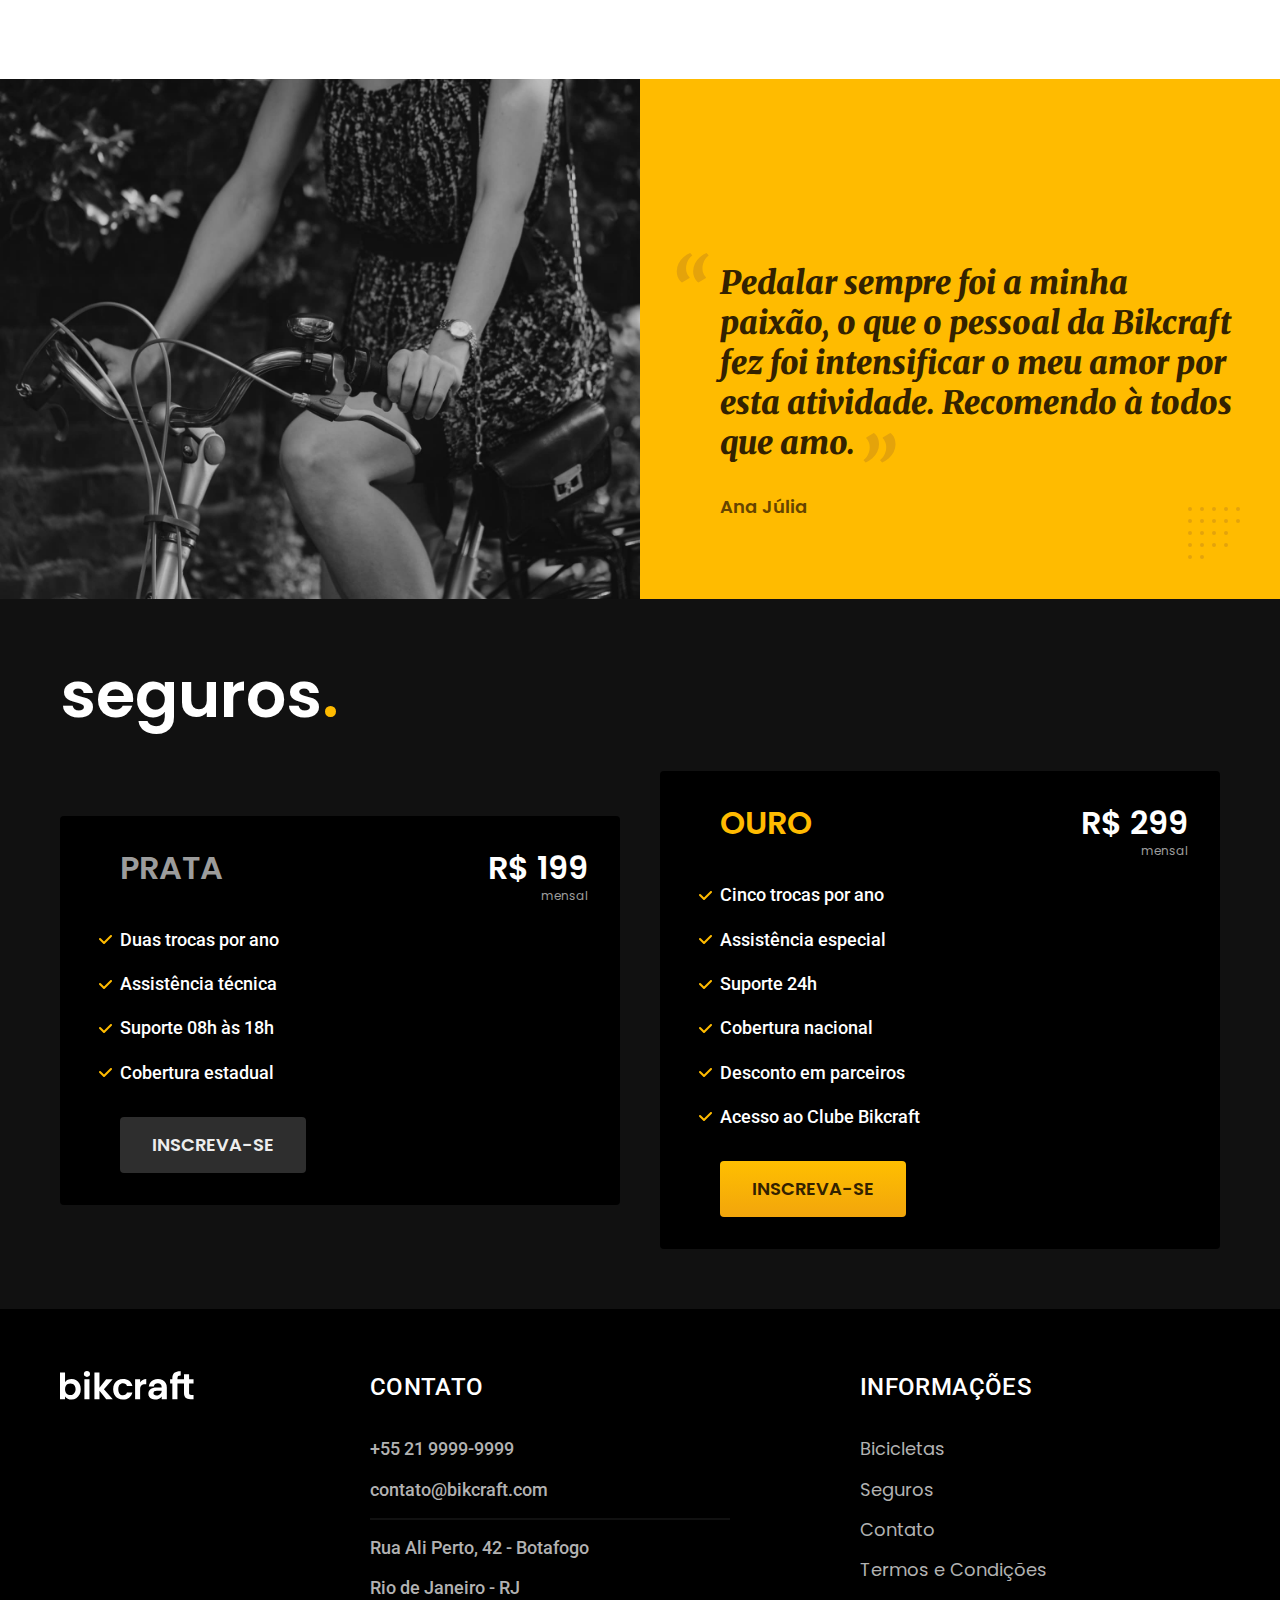
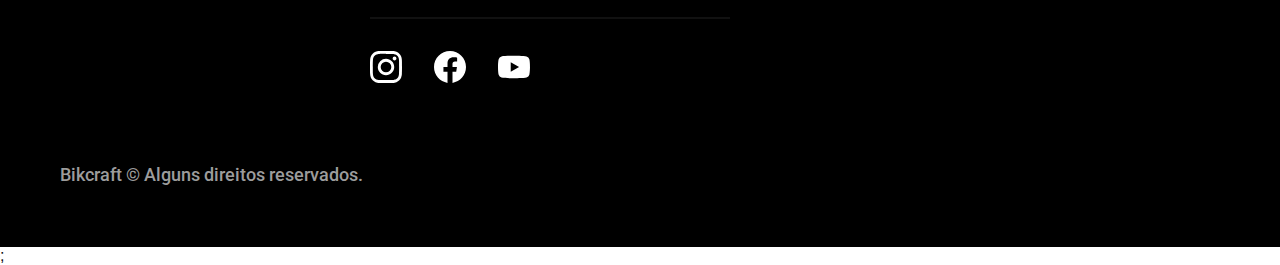
==== commit db9a5369: "plugin-animar" ====
--- a/index.html
+++ b/index.html
@@ -8,8 +8,8 @@
   <title>Bikcraft - Bicicletas Elétricas</title>
   <meta name="description" content="Bicicletas elétricas de alta precisão e qualidade, feitas sob medida para o cliente. Explore o mundo na sua velocidade com a Bikcraft.">
 
-  <link rel="preload" href="./css/style.css" as="style">
-  <link rel="stylesheet" href="./css/style.css">
+  <link rel="preload" href="/css/style.css" as="style">
+  <link rel="stylesheet" href="/css/style.css">
 </head>
 
 <body>
@@ -32,11 +32,11 @@
   <main class="introducao-bg">
     <div class="introducao container">
       <div class="introducao-conteudo">
-        <h1 class="font-1-xxl cor-0">Bicicletas feitas sob medida<span class="cor-p1">.</span></h1>
-        <p class="font-2-l cor-5">Bicicletas elétricas de alta precisão e qualidade, feitas sob medida para você. Explore o mundo na sua velocidade com a Bikcraft.</p>
-        <a class="botao" href="./bicicletas.html">Escolha a sua</a>
-      </div>
-      <picture>
+        <h1 class="font-1-xxl cor-0 fadeInDown" data-anime="200">Bicicletas feitas sob medida<span class="cor-p1">.</span></h1>
+        <p class="font-2-l cor-5 fadeInDown" data-anime="400">Bicicletas elétricas de alta precisão e qualidade, feitas sob medida para você. Explore o mundo na sua velocidade com a Bikcraft.</p>
+        <a class="botao fadeInDown" data-anime="600" href="./bicicletas.html">Escolha a sua</a>
+      </div>
+      <picture data-anime="800" class="fadeInDown">
         <source media="(max-width: 800px)" srcset="./img/bicicletas/nimbus.jpg">
         <img src="./img/fotos/introducao.jpg" width="1280" height="1600" alt="Bicicleta elétrica preta.">
       </picture>
@@ -192,6 +192,10 @@
       <p class="footer-copy font-2-m cor-6">Bikcraft © Alguns direitos reservados.</p>
     </div>
   </footer>
+
+  <script src="./js/plugins/simple-anime.js"></script>;
+  <script src="/js/script.js"></script>
+
 </body>
 
 </html>--- a/css/style.css
+++ b/css/style.css
@@ -1,6 +1,9 @@
+@import url("https://fonts.googleapis.com/css2?family=Merriweather:ital,wght@1,900&family=Poppins:wght@400;600&family=Roboto:wght@400;500&display=swap");
+
 @import "./global/global.css";
 @import "./utilidades/tipografia.css";
 @import "./utilidades/cores.css";
+@import "./utilidades/animacao.css";
 
 @import "./global/header.css";
 @import "./global/footer.css";
--- a/css/style.css
+++ b/css/style.css
@@ -1,6 +1,9 @@
+@import url("https://fonts.googleapis.com/css2?family=Merriweather:ital,wght@1,900&family=Poppins:wght@400;600&family=Roboto:wght@400;500&display=swap");
+
 @import "./global/global.css";
 @import "./utilidades/tipografia.css";
 @import "./utilidades/cores.css";
+@import "./utilidades/animacao.css";
 
 @import "./global/header.css";
 @import "./global/footer.css";
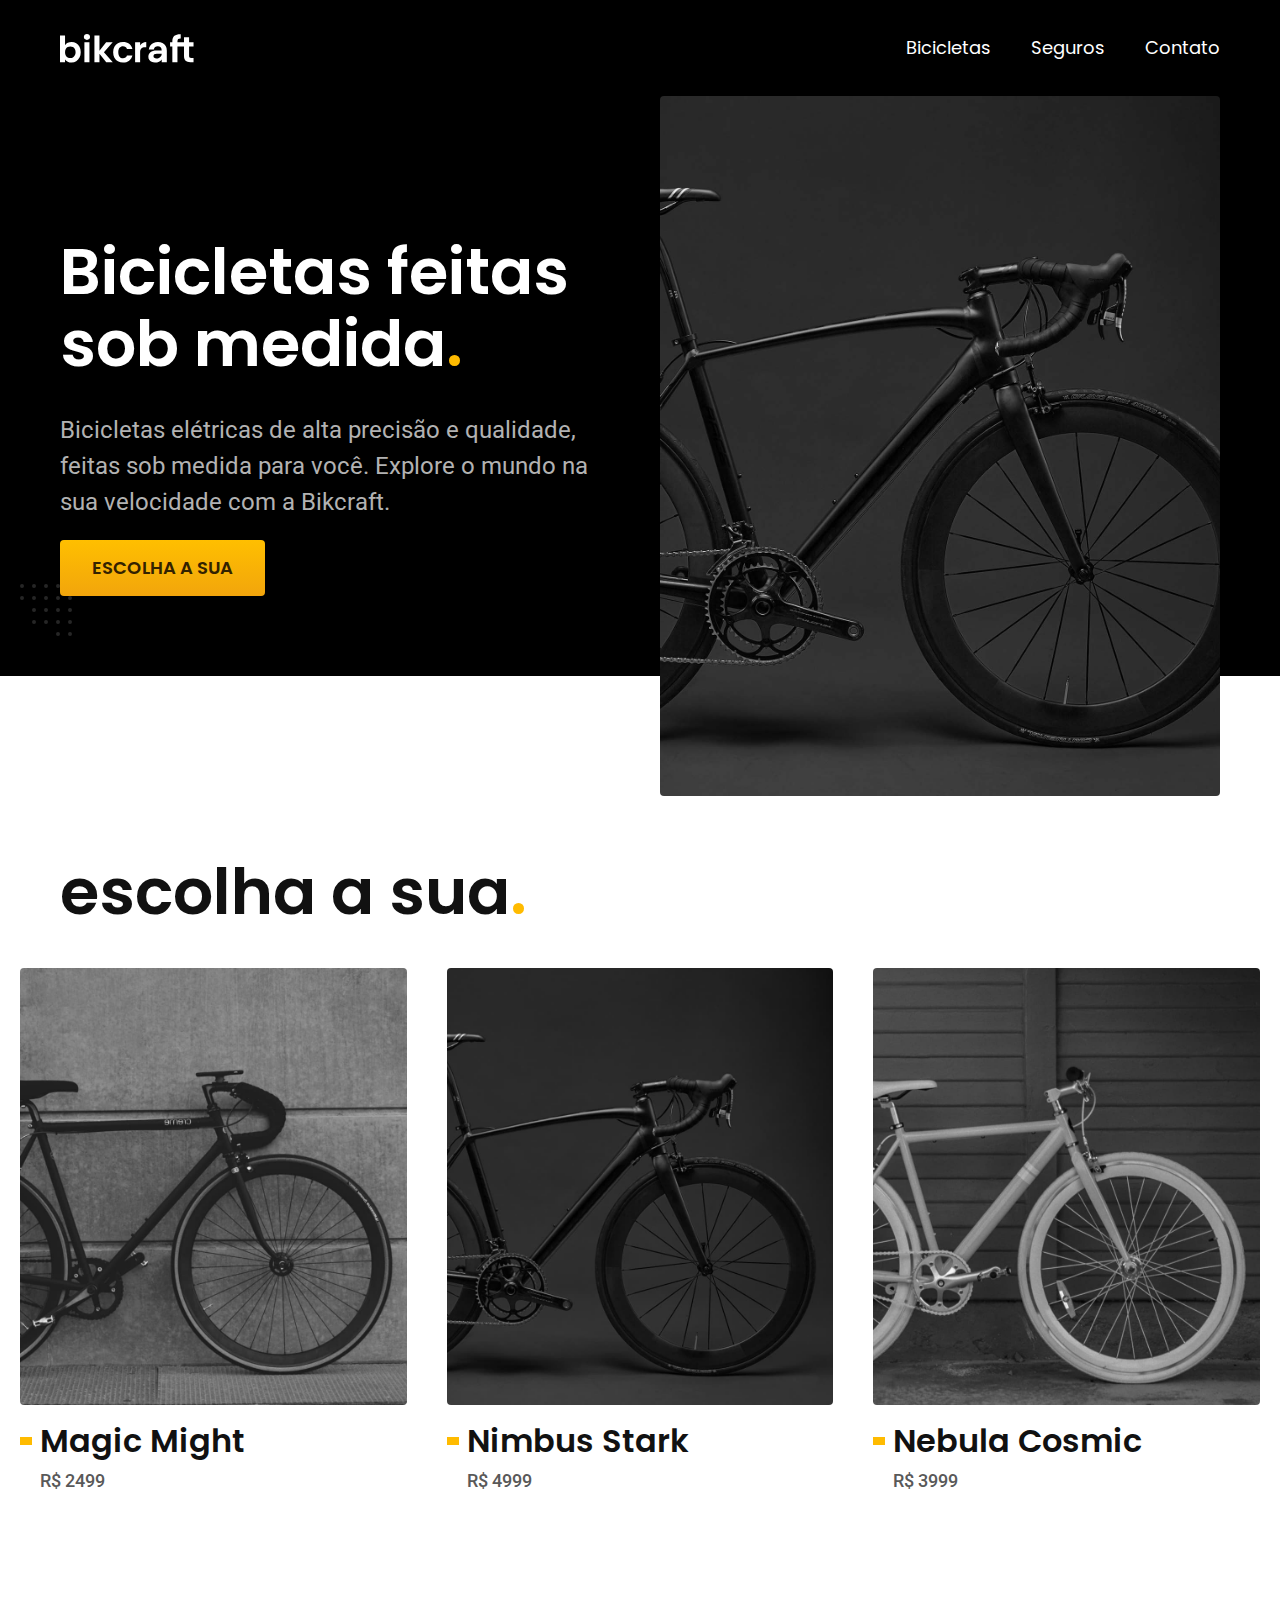
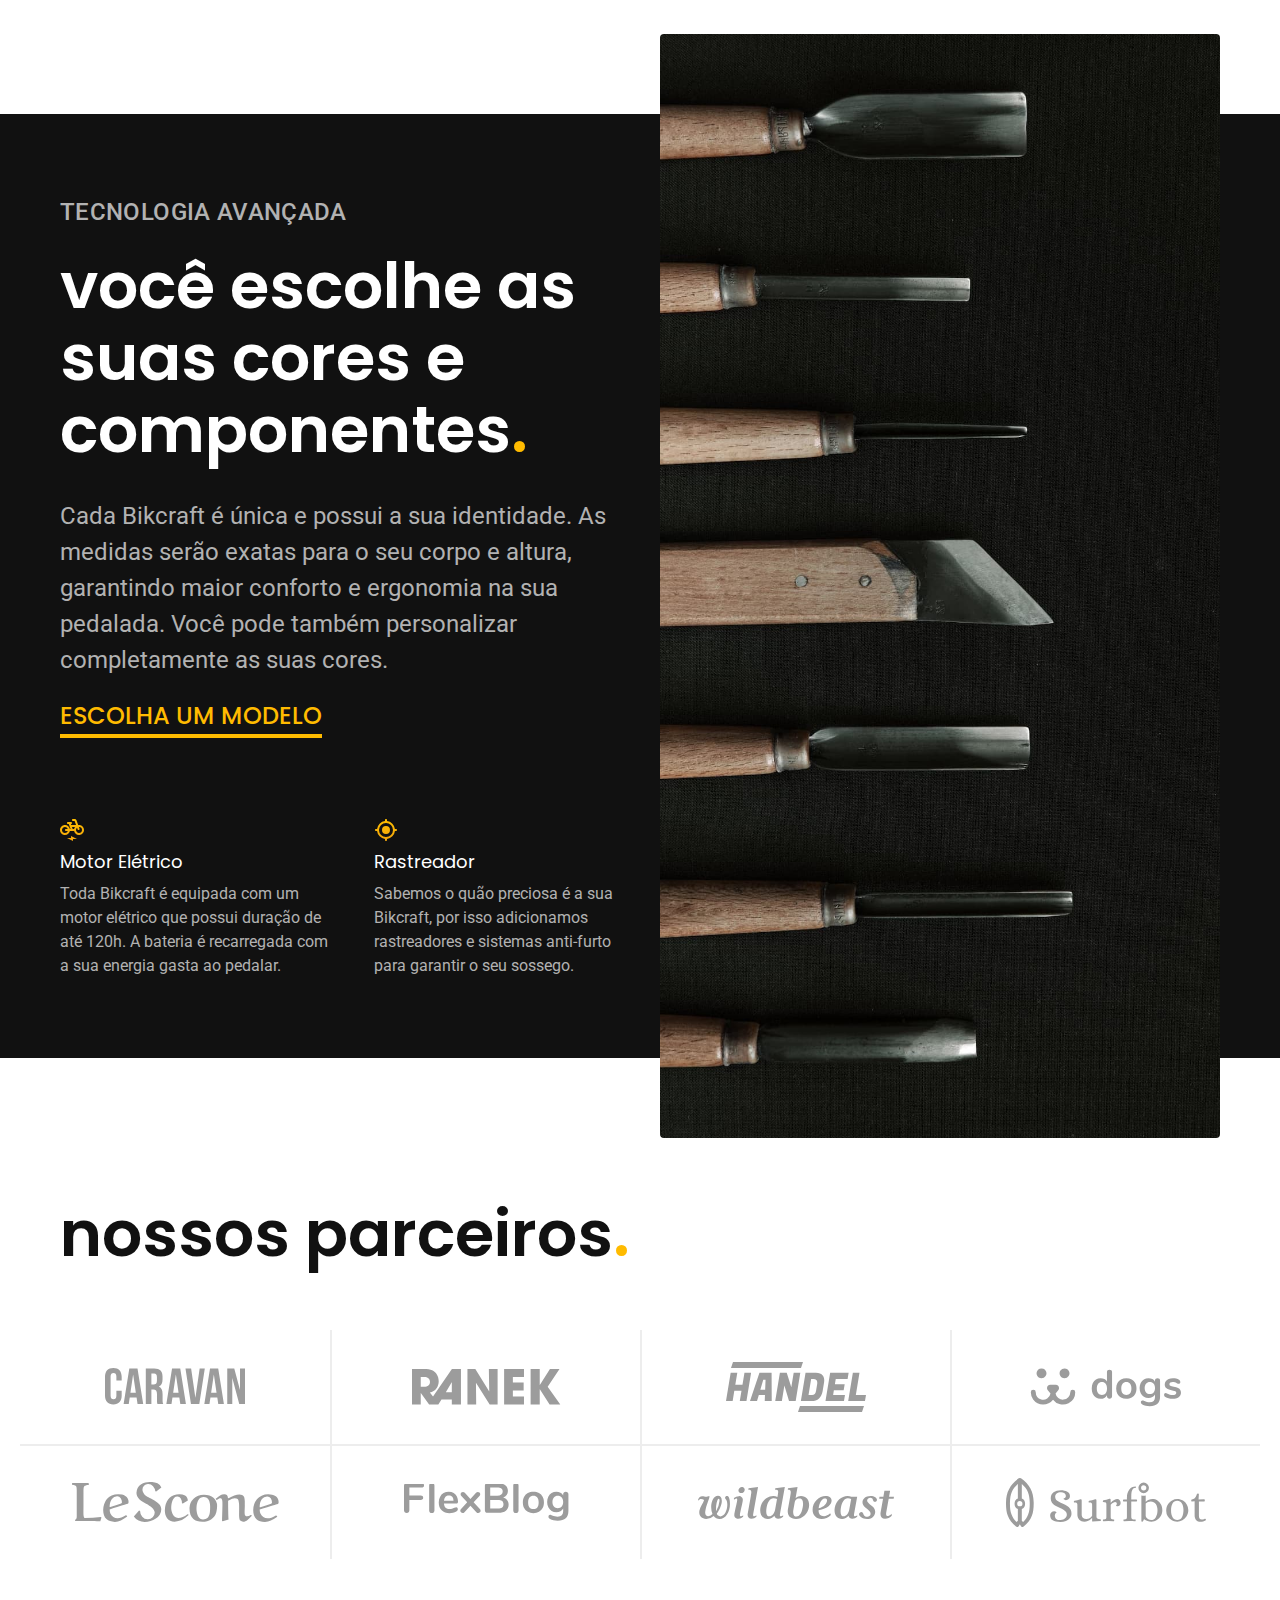
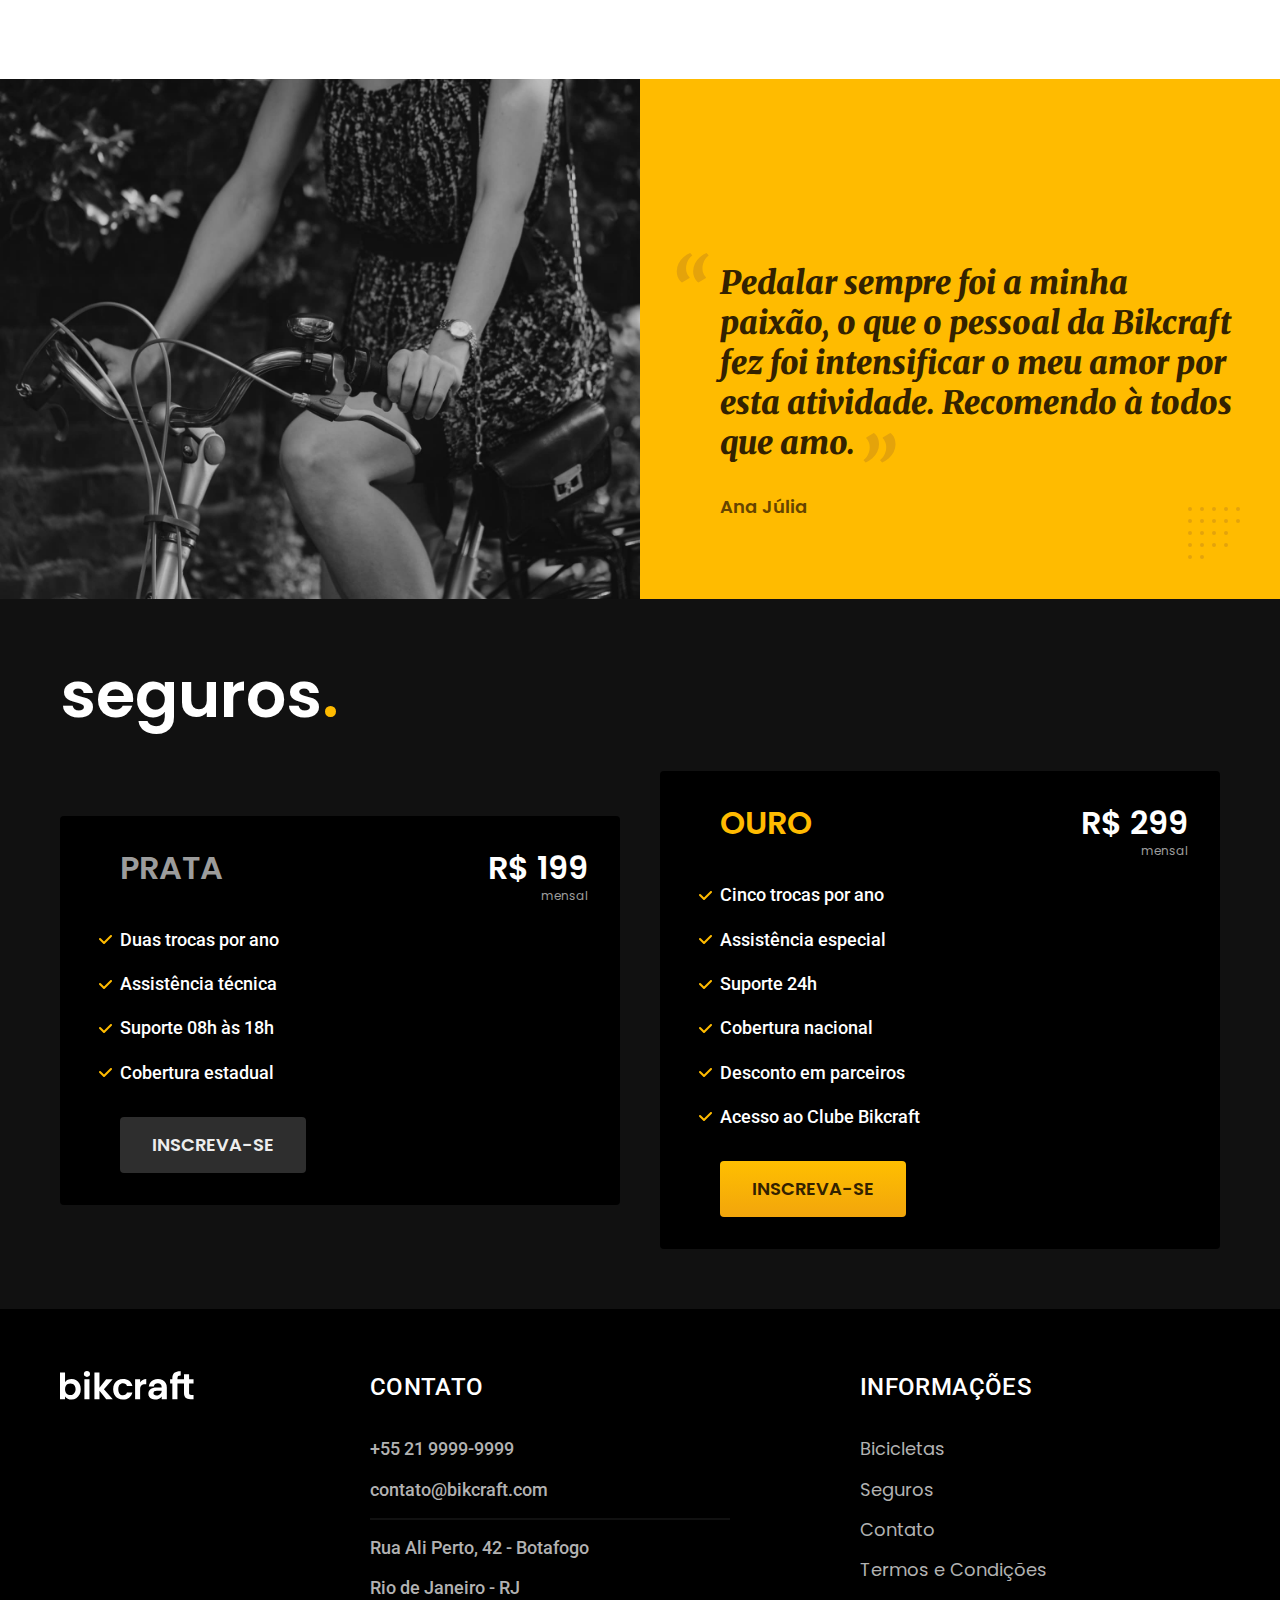
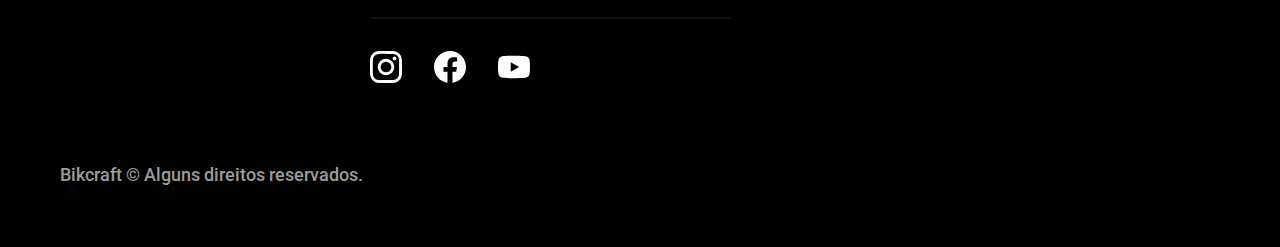
==== commit 836f62aa: "otimizado-links-internos" ====
--- a/index.html
+++ b/index.html
@@ -5,11 +5,18 @@
   <meta charset="UTF-8">
   <meta name="viewport" content="width=device-width, initial-scale=1.0">
 
-  <title>Bikcraft - Bicicletas Elétricas</title>
+  <title>Bikcraft</title>
   <meta name="description" content="Bicicletas elétricas de alta precisão e qualidade, feitas sob medida para o cliente. Explore o mundo na sua velocidade com a Bikcraft.">
 
-  <link rel="preload" href="/css/style.css" as="style">
-  <link rel="stylesheet" href="/css/style.css">
+  <link rel="icon" href="./favicon.svg" type="image/svg+xml">
+  <link rel="preload" href="./css/style.min.css" as="style">
+  <link rel="stylesheet" href="./css/style.min.css">
+
+  <script>document.documentElement.classList.add('js');</script>
+
+  <link rel="preconnect" href="https://fonts.googleapis.com">
+  <link rel="preconnect" href="https://fonts.gstatic.com" crossorigin>
+  <link href="https://fonts.googleapis.com/css2?family=Merriweather:ital,wght@1,900&family=Poppins:wght@400;600&family=Roboto:wght@400;500&display=swap" rel="stylesheet">
 </head>
 
 <body>
@@ -136,7 +143,7 @@
           <li>Suporte 08h às 18h</li>
           <li>Cobertura estadual</li>
         </ul>
-        <a class="botao secundario" href="./orcamento.html">Inscreva-se</a>
+        <a class="botao secundario" href="./orcamento.html?tipo=seguro&produto=prata">Inscreva-se</a>
       </div>
 
       <div class="seguros-item">
@@ -150,7 +157,7 @@
           <li>Desconto em parceiros</li>
           <li>Acesso ao Clube Bikcraft</li>
         </ul>
-        <a class="botao" href="./orcamento.html">Inscreva-se</a>
+        <a class="botao" href="./orcamento.html?tipo=seguro&produto=ouro">Inscreva-se</a>
       </div>
     </div>
   </article>
@@ -193,9 +200,8 @@
     </div>
   </footer>
 
-  <script src="./js/plugins/simple-anime.js"></script>;
-  <script src="/js/script.js"></script>
-
+  <script src="./js/plugins/simple-anime.js"></script>
+  <script src="./js/script.js"></script>
 </body>
 
 </html>--- a/css/style.min.css
+++ b/css/style.min.css
@@ -0,0 +1 @@
+body{margin:0;font-family:Arial,Helvetica,sans-serif;color:#111}blockquote,dd,h1,h2,h3,h4,p,ul{margin:0}ul{padding:0;list-style:none}a{text-decoration:none;color:inherit}img{max-width:100%;height:auto;display:block}img[src$=".jpg"]{border-radius:4px}.font-1-xs{font:400 0.75rem/1.35 Poppins,sans-serif}.font-2-xs{font:400 0.875rem/1.43 Roboto,sans-serif}.font-1-s{font:400 1rem/1.5 Poppins,sans-serif}.font-2-s{font:400 1rem/1.5 Roboto,sans-serif}.font-1-m,.font-1-m-b{font:400 1.125rem/1.35 Poppins,sans-serif}.font-1-m-b{font-weight:600}.font-2-m{font:500 1.125rem/1.35 Roboto,sans-serif}.font-1-l{font:400 1.5rem/1.5 Poppins,sans-serif}.font-2-l,.font-2-l-b{font:400 1.5rem/1.5 Roboto,sans-serif}.font-2-l-b{font-weight:500;letter-spacing:.015em;text-transform:uppercase}.font-1-xl{font:600 2rem/1.25 Poppins,sans-serif}.font-2-xl{font:500 2rem/1.25 Roboto,sans-serif}.font-1-xxl{font:600 4rem/1.125 Poppins,sans-serif}@media (max-width:1200px){.font-1-xxl{font-size:3rem}.font-2-l,.font-2-l-b{font-size:1.125rem}}@media (max-width:800px){.font-1-xxl{font-size:2rem}.font-1-xl,.font-2-xl{font-size:1.5rem}}:root{--cor-0:#ffffff;--cor-1:#f7f7f7;--cor-2:#ededed;--cor-3:#dedede;--cor-4:#cccccc;--cor-5:#b2b2b2;--cor-6:#9c9c9c;--cor-7:#717171;--cor-8:#595959;--cor-9:#404040;--cor-10:#2e2e2e;--cor-11:#111111;--cor-12:#000000;--cor-p1:#ffbb00;--cor-p2:#e4a30b;--cor-p3:#a66f00;--cor-p4:#664400;--cor-p5:#332200}.cor-0{color:var(--cor-0)}.cor-1{color:var(--cor-1)}.cor-2{color:var(--cor-2)}.cor-3{color:var(--cor-3)}.cor-4{color:var(--cor-4)}.cor-5{color:var(--cor-5)}.cor-6{color:var(--cor-6)}.cor-7{color:var(--cor-7)}.cor-8{color:var(--cor-8)}.cor-9{color:var(--cor-9)}.cor-10{color:var(--cor-10)}.cor-11{color:var(--cor-11)}.cor-12{color:var(--cor-12)}.cor-p1{color:var(--cor-p1)}.cor-p2{color:var(--cor-p2)}.cor-p3{color:var(--cor-p3)}.cor-p4{color:var(--cor-p4)}.cor-p5{color:var(--cor-p5)}.js .fadeInDown{transform:translate3d(0,-20px,0)}.js .fadeInUp{transform:translate3d(0,20px,0)}.js .fadeInRight{transform:translate3d(20px,0,0)}.js .fadeInLeft{transform:translate3d(-20px,0,0)}.js [data-anime]{opacity:0}.js .anime{opacity:1;transform:none;transition:transform .8s,opacity .8s}.header-bg{background-color:var(--cor-12)}.header{display:flex;flex-wrap:wrap;gap:20px;justify-content:space-between;align-items:center;padding-top:20px;padding-bottom:20px}.header-menu{display:flex;flex-wrap:wrap;gap:40px}.header-menu a{display:inline-block;padding:16px 0;position:relative}.header-menu a:after{content:"";display:block;height:2px;width:0;background:var(--cor-0);margin-top:4px;transition:.3s;position:absolute}.header-menu a.ativo::after,.header-menu a:hover::after{width:100%}@media (max-width:800px){.header-menu{gap:20px}.header-menu a{background:var(--cor-11);padding:12px 16px;border-radius:4px}.header-menu a:hover{background-color:var(--cor-10)}.header a:after{display:none}}@media (max-width:600px){.header-menu{gap:12px}.header-menu a{padding:8px 12px;font-size:14px}}.footer-bg{background-color:var(--cor-12)}.footer{display:grid;grid-template-columns:3fr 5fr 4fr;gap:40px;padding-top:60px;padding-bottom:60px}.footer h3{margin-bottom:32px}.footer-contato ul{margin-bottom:32px}.footer-contato li:nth-child(even):after{content:"";display:block;max-width:360px;height:2px;background:var(--cor-11);margin-top:16px}.footer li{margin-bottom:16px}.footer-redes{display:flex;gap:32px}.footer a:hover{color:var(--cor-0)}.footer-copy{grid-column:1/-1;margin-top:40px}@media (max-width:800px){.footer>img{display:none}.footer{grid-template-columns:1fr 1fr}}@media (max-width:600px){.footer{grid-template-columns:1fr;gap:60px}.footer-copy{margin-top:0}}.container{box-sizing:border-box;max-width:1200px;padding-left:20px;padding-right:20px;margin-left:auto;margin-right:auto}.botao{display:inline-block;padding:16px 32px;background:linear-gradient(#ffbf00,#f2a50c);border-radius:4px;box-shadow:0 1px 2px rgba(0,0,0,.1);text-transform:uppercase;color:var(--cor-p5);font:600 1.125rem/1.35 Poppins,sans-serif;max-width:max-content;border:none;cursor:pointer}.botao:hover{background:linear-gradient(#ffb60d,#e59317)}.botao.secundario{background:var(--cor-10);color:var(--cor-2)}.botao.secundario:hover{background:var(--cor-9)}.botao.seta{display:flex;align-items:center}.botao.seta::after{content:"";display:inline-block;width:18px;height:10px;margin-left:12px;background:url("../img/icones/seta.svg");transition:transform .2s}.botao.seta:hover::after{transform:translateX(4px)}@media (max-width:600px){.botao{padding:12px 16px;font-size:1rem}}.link{display:inline-block;color:var(--cor-p1);font:500 1.5rem/1.5 Poppins,sans-serif;text-transform:uppercase}.link::after{content:"";display:block;width:100%;height:4px;background-color:currentColor}.link:hover{color:var(--cor-0)}.titulo-bg{padding-top:60px;padding-bottom:60px;background-color:var(--cor-11)}.titulo{background:url("../img/dec/top-right.svg") no-repeat top right 20px}.titulo p{margin-bottom:4px}@media (max-width:800px){.titulo-bg{padding-top:40px;padding-bottom:40px}.titulo p{font-size:1rem;text-transform:lowercase;font-weight:400}}.form{display:grid;grid-template-columns:1fr 1fr;gap:20px}.form label{display:block;font:400 1rem/1.5 Poppins,sans-serif;margin-bottom:4px}.form .col-2{grid-column:span 2}.form input[type=email],.form input[type=text],.form textarea{font:400 1rem/1.5 Roboto,sans-serif;background:var(--cor-1);border:1px solid var(--cor-2);padding:12px;border-radius:4px;width:100%;box-sizing:border-box}.form input[type=email]:focus,.form input[type=text]:focus,.form textarea:focus{outline:0;border-color:var(--cor-p1);background:var(--cor-0);box-shadow:0 0 0 2px #fea}@media (max-width:600px){.form{grid-template-columns:1fr}.form .col-2{grid-column:1}}.introducao-bg{background:var(--cor-12) url("../img/dec/bottom-left.svg") no-repeat bottom 160px left 20px;box-shadow:inset 0 -120px var(--cor-0)}.introducao{display:grid;grid-template-columns:1fr 1fr;gap:0 40px}.introducao-conteudo{align-self:end;padding-bottom:200px}.introducao img{width:100%;height:100%;object-fit:cover;border-radius:4px}.introducao h1{margin-bottom:32px}.introducao p{margin-bottom:20px}@media (max-width:800px){.introducao-bg{background:var(--cor-11);padding-top:40px;box-shadow:inset 0 -60px #fff}.introducao{grid-template-columns:1fr;gap:32px}.introducao-conteudo{padding-bottom:0}.introducao h1{margin-bottom:16px}.introducao img{height:300px;width:100%}}.tecnologia-bg{background-color:var(--cor-11);box-shadow:inset 0 80px var(--cor-0),inset 0 -80px var(--cor-0)}.tecnologia{display:grid;grid-template-columns:1fr 1fr;gap:40px}.tecnologia-imagem img{width:100%;height:100%;object-fit:cover;object-position:left}.tecnologia-conteudo{padding-top:160px;padding-bottom:160px}.tecnologia-conteudo>span{display:block;margin-bottom:20px}.tecnologia-conteudo h2{margin-bottom:32px}.tecnologia-conteudo>p{margin-bottom:20px}.tecnologia a{margin-bottom:80px}.tecnologia-vantagens{display:flex;gap:40px}.tecnologia-vantagens h3{margin-bottom:8px;width:max-content}.tecnologia-vantagens img{width:24px;margin-bottom:8px}@media (max-width:800px){.tecnologia-bg{box-shadow:initial}.tecnologia{grid-template-columns:1fr}.tecnologia-conteudo{padding-top:60px;padding-bottom:60px}.tecnologia-imagem{display:none}.tecnologia a{margin-bottom:60px}}@media (max-width:600px){.tecnologia-vantagens{flex-direction:column}}.parceiros{padding-top:60px;padding-bottom:120px}.parceiros h2{margin-bottom:60px}.parceiros ul{padding:0 20px;max-width:1400px;display:grid;grid-template-columns:repeat(4,1fr);margin:0 auto}.parceiros li{display:flex;padding:32px;border-left:2px solid var(--cor-2)}.parceiros img{margin:auto}.parceiros li:first-child,.parceiros li:nth-child(5){border-left:none}.parceiros li:nth-child(n+5){border-top:2px solid var(--cor-2)}@media (max-width:800px){.parceiros{padding-bottom:60px}.parceiros h2{margin-bottom:20px}.parceiros ul{grid-template-columns:repeat(2,1fr)}.parceiros li:nth-child(n+3){border-top:2px solid var(--cor-2)}.parceiros li:nth-child(odd){border-left:none}}.depoimento{display:grid;grid-template-columns:1fr 1fr;background-color:var(--cor-p1);overflow:hidden}.depoimento img{width:100%;height:100%;object-fit:cover;border-radius:0}.depoimento-conteudo{padding:40px 40px 80px 80px;align-self:end;background:url("../img/dec/bottom-right-p.svg") no-repeat bottom 40px right 40px}.depoimento-conteudo p{max-width:32ch;font-family:Merriweather,serif;font-style:italic;font-weight:900;margin-bottom:32px;position:relative}.depoimento p::after,.depoimento p::before{font-size:5rem;color:var(--cor-p2);position:absolute}.depoimento p::before{content:"“";left:-50px;top:-20px}.depoimento p::after{content:"”"}@media (min-width:1200px){.depoimento img{max-height:520px}}@media (max-width:800px){.depoimento{grid-template-columns:1fr;text-align:center}.depoimento img{max-height:200px}.depoimento-conteudo{padding:40px 20px;margin:auto}}.bicicletas-lista{padding-top:60px;padding-bottom:120px}.bicicletas-lista h2{margin-bottom:40px}.bicicletas-lista ul{display:flex;gap:40px;padding:0 20px 20px 20px;max-width:1400px;margin-left:auto;margin-right:auto;overflow-x:auto}#bicicleta .bicicletas-lista ul{padding:0 0 20px 0}.bicicletas-lista li{flex:1;min-width:280px}.bicicletas-lista a{display:block}.bicicletas-lista img{margin-bottom:16px}.bicicletas-lista h3{margin-bottom:8px;display:flex;align-items:center}.bicicletas-lista h3::before{content:"";display:inline-block;height:8px;width:12px;margin-right:8px;background-color:var(--cor-p1);transition:width .2s}.bicicletas-lista a:hover h3::before{width:24px}.bicicletas-lista li span{padding-left:20px}@media (max-width:800px){.bicicletas-lista{padding-bottom:60px}.bicicletas-lista ul{gap:20px}}.bicicletas-bg{background:linear-gradient(to right,var(--cor-0) 30%,var(--cor-11) 0)}.bicicletas{display:grid;grid-template-columns:1fr 1fr;gap:40px;padding-top:60px;padding-bottom:60px;background:url("../img/dec/top-right.svg") no-repeat top 40px right 20px}.bicicletas-imagem{display:grid}.bicicletas-imagem img{grid-area:1/1}.bicicletas-imagem span{grid-area:1/1;place-self:start end;margin-top:20px;background:var(--cor-12);display:inline-block;padding:8px 16px 8px 8px;border-radius:4px 0 0 4px}.bicicletas-conteudo{display:grid;grid-template-columns:1fr auto;align-content:start}.bicicletas h2,.bicicletas p{grid-column:1/-1}.bicicletas h2{margin-bottom:20px}.bicicletas h2::before{content:"";display:block;width:12px;height:8px;background-color:var(--cor-p1);margin-bottom:8px}.bicicletas p{margin-bottom:32px}.bicicletas a{place-self:end}.bicicletas li{display:flex;align-items:center}.bicicletas ul{display:grid;gap:16px}.bicicletas-conteudo img{width:24px;margin-right:8px}@media (max-width:800px){.bicicletas-bg{background:var(--cor-11)}.bicicletas{grid-template-columns:1fr;gap:20px;padding-top:40px;padding-bottom:40px}}@media (max-width:600px){.bicicletas-conteudo{grid-template-columns:1fr}.bicicletas ul{font-size:1rem;grid-template-columns:1fr 1fr;margin-bottom:32px}.bicicletas a{place-self:start}}.bicicleta{display:grid;grid-template-columns:1fr 1fr;align-items:start;gap:40px;padding-top:60px;padding-bottom:60px}#bicicleta .titulo p{text-transform:uppercase}.bicicleta-imagens{display:flex;flex-wrap:wrap;gap:20px}.bicicleta-imagens img{flex:1;min-width:200px}.bicicleta-imagens img:first-child{min-width:100%}.bicicleta-conteudo>p{margin-bottom:32px}.bicicleta-comprar{display:grid;grid-template-columns:max-content auto;align-items:center;justify-items:start;gap:8px 12px;margin-bottom:40px}.bicicleta-comprar a{grid-row:span 2}.bicicleta-comprar span{display:flex;align-items:center;background-color:var(--cor-12);gap:8px;padding:4px 8px;border-radius:4px}.bicicleta-conteudo h2{text-transform:uppercase;letter-spacing:.015em;margin-bottom:12px}.bicicleta-ficha,.bicicleta-informacoes{padding:32px;background-color:var(--cor-12);border-radius:4px}.bicicleta-informacoes{margin-bottom:40px;display:grid;grid-template-columns:1fr 1fr;gap:32px}.bicicleta-informacoes img{width:24px;margin-bottom:8px}.bicicleta-informacoes h3{margin-bottom:8px}.bicicleta-ficha li{padding:4px 0;display:flex;justify-content:space-between;border-bottom:1px solid var(--cor-11)}.bicicleta-ficha li:last-child{border-bottom:none}.bicicleta-ficha span{color:var(--cor-6)}@media (max-width:800px){.bicicleta{grid-template-columns:1fr;padding-top:40px;padding-bottom:40px}.bicicleta-imagens{grid-row:2}}@media (max-width:400px){.bicicleta-informacoes{grid-template-columns:1fr}.bicicleta-comprar{grid-template-columns:1fr}}.seguro-bg{background-color:var(--cor-11);box-shadow:inset 0 120px var(--cor-0),inset 0 -120px var(--cor-12)}.seguro{display:grid;grid-template-columns:1fr 1fr;gap:40px}.seguro-imagem img{width:100%;height:100%;object-fit:cover}.seguro-conteudo{padding-top:180px;padding-bottom:180px}.seguro h2{margin-bottom:32px}.seguro p{margin-bottom:20px}@media (max-width:800px){.seguro-bg{box-shadow:inset 0 -60px var(--cor-12)}.seguro{grid-template-columns:1fr}.seguro-conteudo{grid-row:1;padding-top:40px;padding-bottom:0}}.seguros-bg{background:var(--cor-11)}.seguros{padding-top:60px;padding-bottom:60px;display:grid;grid-template-columns:1fr 1fr;gap:40px;align-items:center}#seguros .seguros{padding-top:0}.seguros h2{grid-column:1/-1}.seguros-item{background-color:var(--cor-12);padding:32px 32px 32px 60px;display:grid;grid-template-columns:1fr auto;border-radius:4px}.seguros-item h3{margin-bottom:40px}.seguros-item span{grid-column:2;display:block;text-align:right}.seguros-item ul{grid-column:1/-1;margin-bottom:32px}.seguros-item li{display:flex;align-items:center;position:relative}.seguros-item li+li{margin-top:20px}.seguros-item li::before{content:"";display:inline-block;width:13px;height:9px;background-image:url("../img/icones/lista.svg");position:absolute;left:-21px}.seguros-item a{grid-column:1/-1}@media (max-width:800px){.seguros{grid-template-columns:1fr}}.vantagens-bg{background-color:var(--cor-12)}.vantagens{padding-top:120px;padding-bottom:120px}.vantagens h2{margin-bottom:60px}.vantagens ul{display:grid;grid-template-columns:repeat(auto-fit,minmax(280px,max-content));gap:40px 80px}.vantagens h3,.vantagens img{margin-bottom:8px}@media (max-width:800px){.vantagens{padding-top:60px;padding-bottom:60px}.vantagens h2{margin-bottom:40px}.vantagens ul{gap:20px}}.perguntas{padding-top:120px;padding-bottom:120px}.perguntas h2{margin-bottom:60px}.perguntas dl>div{padding:20px;border-radius:4px}.perguntas dl>div:nth-child(odd){background-color:var(--cor-1)}.perguntas button{display:grid;grid-template-columns:auto 1fr auto;align-items:center;gap:8px;cursor:pointer;border:none;background:0 0;width:100%;text-align:left}.perguntas button::before{content:"";display:inline-block;width:12px;height:8px;background-color:var(--cor-p1)}.perguntas button::after{content:"";display:inline-block;width:14px;height:6px;background:url("../img/icones/seta-abrir.svg");transition:.3s}.perguntas button:hover::after,.perguntas button[aria-expanded=true]::after{transform:rotate(180deg)}.js .perguntas dd{display:none}.js .perguntas dd.ativa{display:block}.perguntas dd{padding-left:20px;padding-top:16px;max-width:80ch}@media (max-width:800px){.perguntas{padding-top:60px;padding-bottom:60px}.perguntas h2{margin-bottom:40px}}#contato{background:linear-gradient(var(--cor-11) 600px,var(--cor-1) 0)}.contato{display:grid;grid-template-columns:5fr 7fr}.contato-dados,.contato-formulario{padding:60px;box-shadow:0 1px 2px rgba(0,0,0,.1)}.contato-dados{border-radius:5px 0 0 5px;background:var(--cor-12) url("../img/dec/bottom-left.svg") no-repeat bottom 20px left 20px}.contato-formulario{border-radius:0 5px 5px 0;background:var(--cor-0) url("../img/dec/bottom-right.svg") no-repeat bottom 20px right 20px}.contato-dados h2{margin-bottom:60px}.contato-endereco{margin-bottom:32px;padding-left:28px;background:url("../img/icones/local.svg") no-repeat 0 2px}.contato-endereco p{margin-bottom:8px}.contato-meios a{display:block;max-width:max-content;margin-bottom:8px;padding-left:28px}.contato-meios a:hover{color:var(--cor-0)}.contato-meios a:first-child{background:url("../img/icones/email.svg") no-repeat 0 2px}.contato-meios a:nth-child(2){margin-bottom:32px}.contato-meios a:nth-child(3){background:url("../img/icones/telefone.svg") no-repeat 0 2px;margin-bottom:60px}.contato-redes{display:flex;gap:32px;padding-left:28px}@media (max-width:800px){.contato{grid-template-columns:1fr}.contato-dados,.contato-formulario{padding:20px}.contato-dados{border-radius:5px 5px 0 0;background:var(--cor-12)}.contato-formulario{border-radius:0 0 5px 5px}.contato-dados h2,.contato-meios a:nth-child(3){margin-bottom:32px}.contato-redes{margin-bottom:12px}}.lojas{display:grid;grid-template-columns:1fr 1fr;gap:0 40px;padding-top:120px;padding-bottom:120px}.lojas h2{grid-column:1/-1;margin-bottom:60px}.lojas img{border-radius:4px 4px 0 0}.lojas-item{border-radius:4px;background:var(--cor-0);box-shadow:0 1px 2px rgba(0,0,0,.1)}.lojas-conteudo{display:grid;grid-template-columns:1fr 1fr;gap:32px 16px;padding:32px}.lojas-conteudo h3,.lojas-tempo{grid-column:1/-1}.lojas-dados{display:grid;gap:8px;border-left:2px solid var(--cor-2);padding-left:12px}.lojas-tempo{display:flex;align-items:center;gap:8px}@media (max-width:800px){.lojas{gap:20px;padding-top:60px;padding-bottom:60px}.lojas h2{margin-bottom:32px}.lojas-conteudo{grid-template-columns:1fr}}@media (max-width:600px){.lojas{grid-template-columns:1fr}}#orcamento{background:linear-gradient(var(--cor-11) 600px,var(--cor-1) 0)}.orcamento{display:grid;grid-template-columns:5fr 7fr;padding-bottom:120px}.orcamento h2{text-transform:uppercase;position:relative;display:flex;align-items:center}.orcamento h2::before{content:"";display:inline-block;width:4px;height:8px;background-color:var(--cor-p1);position:absolute;left:-12px}.orcamento-dados,.orcamento-produto{padding:60px;box-shadow:0 1px 2px rgba(0,0,0,.1)}.orcamento-produto{border-radius:5px 0 0 5px;background:var(--cor-12) url("../img/dec/bottom-left.svg") no-repeat bottom 20px left 20px;display:grid;grid-template-columns:1fr 1fr;gap:20px;align-content:start}.orcamento-produto>*{grid-column:1/-1}.orcamento-produto>label{grid-column:initial}.orcamento-produto label{font:400 1rem/1.5 Poppins,sans-serif;color:var(--cor-4);background-color:var(--cor-10);padding:12px 16px;border-radius:4px;cursor:pointer;display:grid;grid-template-columns:auto 1fr auto;align-items:center;border:1px solid var(--cor-10)}.orcamento-produto input:checked+label{background:var(--cor-0);color:var(--cor-11)}.orcamento-produto label::before{content:"";display:inline-block;box-sizing:border-box;width:12px;height:12px;border:1px solid var(--cor-6);border-radius:50%;margin-right:8px}.orcamento-produto input:checked+label::before{border-color:var(--cor-7);box-shadow:inset 0 0 0 3px var(--cor-0),inset 0 0 0 6px var(--cor-7)}.orcamento-produto label:hover{background-color:var(--cor-9);border-color:var(--cor-9)}.orcamento-produto input:focus+label{box-shadow:0 0 0 2px var(--cor-p1);border-color:var(--cor-12)}.orcamento-produto label span{display:none}.orcamento-produto input:checked+label span{display:inline-block}.orcamento-produto input{opacity:0;position:absolute;pointer-events:none}.orcamento-dados{border-radius:0 5px 5px 0;background:var(--cor-0) url("../img/dec/bottom-right.svg") no-repeat bottom 20px right 20px}.orcamento-conteudo{display:none}.orcamento-conteudo h2,.orcamento-dados h2:nth-of-type(n+2){margin-top:20px}#bikcraft:checked~#orcamento-bikcraft,#seguro:checked~#orcamento-seguro{display:grid;gap:20px}.orcamento-detalhes{display:none;background:var(--cor-0);padding:20px;grid-template-columns:1fr 1fr;border-radius:4px;align-items:center}.orcamento-detalhes li{display:flex;align-items:center;margin-bottom:8px}.orcamento-detalhes li img{width:16px;margin-right:8px}.orcamento-produto input:checked+label+.orcamento-detalhes{display:grid}@media (max-width:1200px){.orcamento-dados,.orcamento-produto{padding:32px}}@media (max-width:800px){.orcamento{grid-template-columns:1fr}.orcamento-produto{border-radius:5px 5px 0 0;background:var(--cor-12)}.orcamento-dados{border-radius:0 0 5px 5px}}@media (max-width:400px){.orcamento-produto{grid-template-columns:1fr}}.termos{padding-top:80px;padding-bottom:80px}.termos h2{font-weight:600;margin-bottom:20px}.termos p+h2{margin-top:40px}.termos p{max-width:75ch;margin-bottom:24px}--- a/css/style.min.css
+++ b/css/style.min.css
@@ -0,0 +1 @@
+body{margin:0;font-family:Arial,Helvetica,sans-serif;color:#111}blockquote,dd,h1,h2,h3,h4,p,ul{margin:0}ul{padding:0;list-style:none}a{text-decoration:none;color:inherit}img{max-width:100%;height:auto;display:block}img[src$=".jpg"]{border-radius:4px}.font-1-xs{font:400 0.75rem/1.35 Poppins,sans-serif}.font-2-xs{font:400 0.875rem/1.43 Roboto,sans-serif}.font-1-s{font:400 1rem/1.5 Poppins,sans-serif}.font-2-s{font:400 1rem/1.5 Roboto,sans-serif}.font-1-m,.font-1-m-b{font:400 1.125rem/1.35 Poppins,sans-serif}.font-1-m-b{font-weight:600}.font-2-m{font:500 1.125rem/1.35 Roboto,sans-serif}.font-1-l{font:400 1.5rem/1.5 Poppins,sans-serif}.font-2-l,.font-2-l-b{font:400 1.5rem/1.5 Roboto,sans-serif}.font-2-l-b{font-weight:500;letter-spacing:.015em;text-transform:uppercase}.font-1-xl{font:600 2rem/1.25 Poppins,sans-serif}.font-2-xl{font:500 2rem/1.25 Roboto,sans-serif}.font-1-xxl{font:600 4rem/1.125 Poppins,sans-serif}@media (max-width:1200px){.font-1-xxl{font-size:3rem}.font-2-l,.font-2-l-b{font-size:1.125rem}}@media (max-width:800px){.font-1-xxl{font-size:2rem}.font-1-xl,.font-2-xl{font-size:1.5rem}}:root{--cor-0:#ffffff;--cor-1:#f7f7f7;--cor-2:#ededed;--cor-3:#dedede;--cor-4:#cccccc;--cor-5:#b2b2b2;--cor-6:#9c9c9c;--cor-7:#717171;--cor-8:#595959;--cor-9:#404040;--cor-10:#2e2e2e;--cor-11:#111111;--cor-12:#000000;--cor-p1:#ffbb00;--cor-p2:#e4a30b;--cor-p3:#a66f00;--cor-p4:#664400;--cor-p5:#332200}.cor-0{color:var(--cor-0)}.cor-1{color:var(--cor-1)}.cor-2{color:var(--cor-2)}.cor-3{color:var(--cor-3)}.cor-4{color:var(--cor-4)}.cor-5{color:var(--cor-5)}.cor-6{color:var(--cor-6)}.cor-7{color:var(--cor-7)}.cor-8{color:var(--cor-8)}.cor-9{color:var(--cor-9)}.cor-10{color:var(--cor-10)}.cor-11{color:var(--cor-11)}.cor-12{color:var(--cor-12)}.cor-p1{color:var(--cor-p1)}.cor-p2{color:var(--cor-p2)}.cor-p3{color:var(--cor-p3)}.cor-p4{color:var(--cor-p4)}.cor-p5{color:var(--cor-p5)}.js .fadeInDown{transform:translate3d(0,-20px,0)}.js .fadeInUp{transform:translate3d(0,20px,0)}.js .fadeInRight{transform:translate3d(20px,0,0)}.js .fadeInLeft{transform:translate3d(-20px,0,0)}.js [data-anime]{opacity:0}.js .anime{opacity:1;transform:none;transition:transform .8s,opacity .8s}.header-bg{background-color:var(--cor-12)}.header{display:flex;flex-wrap:wrap;gap:20px;justify-content:space-between;align-items:center;padding-top:20px;padding-bottom:20px}.header-menu{display:flex;flex-wrap:wrap;gap:40px}.header-menu a{display:inline-block;padding:16px 0;position:relative}.header-menu a:after{content:"";display:block;height:2px;width:0;background:var(--cor-0);margin-top:4px;transition:.3s;position:absolute}.header-menu a.ativo::after,.header-menu a:hover::after{width:100%}@media (max-width:800px){.header-menu{gap:20px}.header-menu a{background:var(--cor-11);padding:12px 16px;border-radius:4px}.header-menu a:hover{background-color:var(--cor-10)}.header a:after{display:none}}@media (max-width:600px){.header-menu{gap:12px}.header-menu a{padding:8px 12px;font-size:14px}}.footer-bg{background-color:var(--cor-12)}.footer{display:grid;grid-template-columns:3fr 5fr 4fr;gap:40px;padding-top:60px;padding-bottom:60px}.footer h3{margin-bottom:32px}.footer-contato ul{margin-bottom:32px}.footer-contato li:nth-child(even):after{content:"";display:block;max-width:360px;height:2px;background:var(--cor-11);margin-top:16px}.footer li{margin-bottom:16px}.footer-redes{display:flex;gap:32px}.footer a:hover{color:var(--cor-0)}.footer-copy{grid-column:1/-1;margin-top:40px}@media (max-width:800px){.footer>img{display:none}.footer{grid-template-columns:1fr 1fr}}@media (max-width:600px){.footer{grid-template-columns:1fr;gap:60px}.footer-copy{margin-top:0}}.container{box-sizing:border-box;max-width:1200px;padding-left:20px;padding-right:20px;margin-left:auto;margin-right:auto}.botao{display:inline-block;padding:16px 32px;background:linear-gradient(#ffbf00,#f2a50c);border-radius:4px;box-shadow:0 1px 2px rgba(0,0,0,.1);text-transform:uppercase;color:var(--cor-p5);font:600 1.125rem/1.35 Poppins,sans-serif;max-width:max-content;border:none;cursor:pointer}.botao:hover{background:linear-gradient(#ffb60d,#e59317)}.botao.secundario{background:var(--cor-10);color:var(--cor-2)}.botao.secundario:hover{background:var(--cor-9)}.botao.seta{display:flex;align-items:center}.botao.seta::after{content:"";display:inline-block;width:18px;height:10px;margin-left:12px;background:url("../img/icones/seta.svg");transition:transform .2s}.botao.seta:hover::after{transform:translateX(4px)}@media (max-width:600px){.botao{padding:12px 16px;font-size:1rem}}.link{display:inline-block;color:var(--cor-p1);font:500 1.5rem/1.5 Poppins,sans-serif;text-transform:uppercase}.link::after{content:"";display:block;width:100%;height:4px;background-color:currentColor}.link:hover{color:var(--cor-0)}.titulo-bg{padding-top:60px;padding-bottom:60px;background-color:var(--cor-11)}.titulo{background:url("../img/dec/top-right.svg") no-repeat top right 20px}.titulo p{margin-bottom:4px}@media (max-width:800px){.titulo-bg{padding-top:40px;padding-bottom:40px}.titulo p{font-size:1rem;text-transform:lowercase;font-weight:400}}.form{display:grid;grid-template-columns:1fr 1fr;gap:20px}.form label{display:block;font:400 1rem/1.5 Poppins,sans-serif;margin-bottom:4px}.form .col-2{grid-column:span 2}.form input[type=email],.form input[type=text],.form textarea{font:400 1rem/1.5 Roboto,sans-serif;background:var(--cor-1);border:1px solid var(--cor-2);padding:12px;border-radius:4px;width:100%;box-sizing:border-box}.form input[type=email]:focus,.form input[type=text]:focus,.form textarea:focus{outline:0;border-color:var(--cor-p1);background:var(--cor-0);box-shadow:0 0 0 2px #fea}@media (max-width:600px){.form{grid-template-columns:1fr}.form .col-2{grid-column:1}}.introducao-bg{background:var(--cor-12) url("../img/dec/bottom-left.svg") no-repeat bottom 160px left 20px;box-shadow:inset 0 -120px var(--cor-0)}.introducao{display:grid;grid-template-columns:1fr 1fr;gap:0 40px}.introducao-conteudo{align-self:end;padding-bottom:200px}.introducao img{width:100%;height:100%;object-fit:cover;border-radius:4px}.introducao h1{margin-bottom:32px}.introducao p{margin-bottom:20px}@media (max-width:800px){.introducao-bg{background:var(--cor-11);padding-top:40px;box-shadow:inset 0 -60px #fff}.introducao{grid-template-columns:1fr;gap:32px}.introducao-conteudo{padding-bottom:0}.introducao h1{margin-bottom:16px}.introducao img{height:300px;width:100%}}.tecnologia-bg{background-color:var(--cor-11);box-shadow:inset 0 80px var(--cor-0),inset 0 -80px var(--cor-0)}.tecnologia{display:grid;grid-template-columns:1fr 1fr;gap:40px}.tecnologia-imagem img{width:100%;height:100%;object-fit:cover;object-position:left}.tecnologia-conteudo{padding-top:160px;padding-bottom:160px}.tecnologia-conteudo>span{display:block;margin-bottom:20px}.tecnologia-conteudo h2{margin-bottom:32px}.tecnologia-conteudo>p{margin-bottom:20px}.tecnologia a{margin-bottom:80px}.tecnologia-vantagens{display:flex;gap:40px}.tecnologia-vantagens h3{margin-bottom:8px;width:max-content}.tecnologia-vantagens img{width:24px;margin-bottom:8px}@media (max-width:800px){.tecnologia-bg{box-shadow:initial}.tecnologia{grid-template-columns:1fr}.tecnologia-conteudo{padding-top:60px;padding-bottom:60px}.tecnologia-imagem{display:none}.tecnologia a{margin-bottom:60px}}@media (max-width:600px){.tecnologia-vantagens{flex-direction:column}}.parceiros{padding-top:60px;padding-bottom:120px}.parceiros h2{margin-bottom:60px}.parceiros ul{padding:0 20px;max-width:1400px;display:grid;grid-template-columns:repeat(4,1fr);margin:0 auto}.parceiros li{display:flex;padding:32px;border-left:2px solid var(--cor-2)}.parceiros img{margin:auto}.parceiros li:first-child,.parceiros li:nth-child(5){border-left:none}.parceiros li:nth-child(n+5){border-top:2px solid var(--cor-2)}@media (max-width:800px){.parceiros{padding-bottom:60px}.parceiros h2{margin-bottom:20px}.parceiros ul{grid-template-columns:repeat(2,1fr)}.parceiros li:nth-child(n+3){border-top:2px solid var(--cor-2)}.parceiros li:nth-child(odd){border-left:none}}.depoimento{display:grid;grid-template-columns:1fr 1fr;background-color:var(--cor-p1);overflow:hidden}.depoimento img{width:100%;height:100%;object-fit:cover;border-radius:0}.depoimento-conteudo{padding:40px 40px 80px 80px;align-self:end;background:url("../img/dec/bottom-right-p.svg") no-repeat bottom 40px right 40px}.depoimento-conteudo p{max-width:32ch;font-family:Merriweather,serif;font-style:italic;font-weight:900;margin-bottom:32px;position:relative}.depoimento p::after,.depoimento p::before{font-size:5rem;color:var(--cor-p2);position:absolute}.depoimento p::before{content:"“";left:-50px;top:-20px}.depoimento p::after{content:"”"}@media (min-width:1200px){.depoimento img{max-height:520px}}@media (max-width:800px){.depoimento{grid-template-columns:1fr;text-align:center}.depoimento img{max-height:200px}.depoimento-conteudo{padding:40px 20px;margin:auto}}.bicicletas-lista{padding-top:60px;padding-bottom:120px}.bicicletas-lista h2{margin-bottom:40px}.bicicletas-lista ul{display:flex;gap:40px;padding:0 20px 20px 20px;max-width:1400px;margin-left:auto;margin-right:auto;overflow-x:auto}#bicicleta .bicicletas-lista ul{padding:0 0 20px 0}.bicicletas-lista li{flex:1;min-width:280px}.bicicletas-lista a{display:block}.bicicletas-lista img{margin-bottom:16px}.bicicletas-lista h3{margin-bottom:8px;display:flex;align-items:center}.bicicletas-lista h3::before{content:"";display:inline-block;height:8px;width:12px;margin-right:8px;background-color:var(--cor-p1);transition:width .2s}.bicicletas-lista a:hover h3::before{width:24px}.bicicletas-lista li span{padding-left:20px}@media (max-width:800px){.bicicletas-lista{padding-bottom:60px}.bicicletas-lista ul{gap:20px}}.bicicletas-bg{background:linear-gradient(to right,var(--cor-0) 30%,var(--cor-11) 0)}.bicicletas{display:grid;grid-template-columns:1fr 1fr;gap:40px;padding-top:60px;padding-bottom:60px;background:url("../img/dec/top-right.svg") no-repeat top 40px right 20px}.bicicletas-imagem{display:grid}.bicicletas-imagem img{grid-area:1/1}.bicicletas-imagem span{grid-area:1/1;place-self:start end;margin-top:20px;background:var(--cor-12);display:inline-block;padding:8px 16px 8px 8px;border-radius:4px 0 0 4px}.bicicletas-conteudo{display:grid;grid-template-columns:1fr auto;align-content:start}.bicicletas h2,.bicicletas p{grid-column:1/-1}.bicicletas h2{margin-bottom:20px}.bicicletas h2::before{content:"";display:block;width:12px;height:8px;background-color:var(--cor-p1);margin-bottom:8px}.bicicletas p{margin-bottom:32px}.bicicletas a{place-self:end}.bicicletas li{display:flex;align-items:center}.bicicletas ul{display:grid;gap:16px}.bicicletas-conteudo img{width:24px;margin-right:8px}@media (max-width:800px){.bicicletas-bg{background:var(--cor-11)}.bicicletas{grid-template-columns:1fr;gap:20px;padding-top:40px;padding-bottom:40px}}@media (max-width:600px){.bicicletas-conteudo{grid-template-columns:1fr}.bicicletas ul{font-size:1rem;grid-template-columns:1fr 1fr;margin-bottom:32px}.bicicletas a{place-self:start}}.bicicleta{display:grid;grid-template-columns:1fr 1fr;align-items:start;gap:40px;padding-top:60px;padding-bottom:60px}#bicicleta .titulo p{text-transform:uppercase}.bicicleta-imagens{display:flex;flex-wrap:wrap;gap:20px}.bicicleta-imagens img{flex:1;min-width:200px}.bicicleta-imagens img:first-child{min-width:100%}.bicicleta-conteudo>p{margin-bottom:32px}.bicicleta-comprar{display:grid;grid-template-columns:max-content auto;align-items:center;justify-items:start;gap:8px 12px;margin-bottom:40px}.bicicleta-comprar a{grid-row:span 2}.bicicleta-comprar span{display:flex;align-items:center;background-color:var(--cor-12);gap:8px;padding:4px 8px;border-radius:4px}.bicicleta-conteudo h2{text-transform:uppercase;letter-spacing:.015em;margin-bottom:12px}.bicicleta-ficha,.bicicleta-informacoes{padding:32px;background-color:var(--cor-12);border-radius:4px}.bicicleta-informacoes{margin-bottom:40px;display:grid;grid-template-columns:1fr 1fr;gap:32px}.bicicleta-informacoes img{width:24px;margin-bottom:8px}.bicicleta-informacoes h3{margin-bottom:8px}.bicicleta-ficha li{padding:4px 0;display:flex;justify-content:space-between;border-bottom:1px solid var(--cor-11)}.bicicleta-ficha li:last-child{border-bottom:none}.bicicleta-ficha span{color:var(--cor-6)}@media (max-width:800px){.bicicleta{grid-template-columns:1fr;padding-top:40px;padding-bottom:40px}.bicicleta-imagens{grid-row:2}}@media (max-width:400px){.bicicleta-informacoes{grid-template-columns:1fr}.bicicleta-comprar{grid-template-columns:1fr}}.seguro-bg{background-color:var(--cor-11);box-shadow:inset 0 120px var(--cor-0),inset 0 -120px var(--cor-12)}.seguro{display:grid;grid-template-columns:1fr 1fr;gap:40px}.seguro-imagem img{width:100%;height:100%;object-fit:cover}.seguro-conteudo{padding-top:180px;padding-bottom:180px}.seguro h2{margin-bottom:32px}.seguro p{margin-bottom:20px}@media (max-width:800px){.seguro-bg{box-shadow:inset 0 -60px var(--cor-12)}.seguro{grid-template-columns:1fr}.seguro-conteudo{grid-row:1;padding-top:40px;padding-bottom:0}}.seguros-bg{background:var(--cor-11)}.seguros{padding-top:60px;padding-bottom:60px;display:grid;grid-template-columns:1fr 1fr;gap:40px;align-items:center}#seguros .seguros{padding-top:0}.seguros h2{grid-column:1/-1}.seguros-item{background-color:var(--cor-12);padding:32px 32px 32px 60px;display:grid;grid-template-columns:1fr auto;border-radius:4px}.seguros-item h3{margin-bottom:40px}.seguros-item span{grid-column:2;display:block;text-align:right}.seguros-item ul{grid-column:1/-1;margin-bottom:32px}.seguros-item li{display:flex;align-items:center;position:relative}.seguros-item li+li{margin-top:20px}.seguros-item li::before{content:"";display:inline-block;width:13px;height:9px;background-image:url("../img/icones/lista.svg");position:absolute;left:-21px}.seguros-item a{grid-column:1/-1}@media (max-width:800px){.seguros{grid-template-columns:1fr}}.vantagens-bg{background-color:var(--cor-12)}.vantagens{padding-top:120px;padding-bottom:120px}.vantagens h2{margin-bottom:60px}.vantagens ul{display:grid;grid-template-columns:repeat(auto-fit,minmax(280px,max-content));gap:40px 80px}.vantagens h3,.vantagens img{margin-bottom:8px}@media (max-width:800px){.vantagens{padding-top:60px;padding-bottom:60px}.vantagens h2{margin-bottom:40px}.vantagens ul{gap:20px}}.perguntas{padding-top:120px;padding-bottom:120px}.perguntas h2{margin-bottom:60px}.perguntas dl>div{padding:20px;border-radius:4px}.perguntas dl>div:nth-child(odd){background-color:var(--cor-1)}.perguntas button{display:grid;grid-template-columns:auto 1fr auto;align-items:center;gap:8px;cursor:pointer;border:none;background:0 0;width:100%;text-align:left}.perguntas button::before{content:"";display:inline-block;width:12px;height:8px;background-color:var(--cor-p1)}.perguntas button::after{content:"";display:inline-block;width:14px;height:6px;background:url("../img/icones/seta-abrir.svg");transition:.3s}.perguntas button:hover::after,.perguntas button[aria-expanded=true]::after{transform:rotate(180deg)}.js .perguntas dd{display:none}.js .perguntas dd.ativa{display:block}.perguntas dd{padding-left:20px;padding-top:16px;max-width:80ch}@media (max-width:800px){.perguntas{padding-top:60px;padding-bottom:60px}.perguntas h2{margin-bottom:40px}}#contato{background:linear-gradient(var(--cor-11) 600px,var(--cor-1) 0)}.contato{display:grid;grid-template-columns:5fr 7fr}.contato-dados,.contato-formulario{padding:60px;box-shadow:0 1px 2px rgba(0,0,0,.1)}.contato-dados{border-radius:5px 0 0 5px;background:var(--cor-12) url("../img/dec/bottom-left.svg") no-repeat bottom 20px left 20px}.contato-formulario{border-radius:0 5px 5px 0;background:var(--cor-0) url("../img/dec/bottom-right.svg") no-repeat bottom 20px right 20px}.contato-dados h2{margin-bottom:60px}.contato-endereco{margin-bottom:32px;padding-left:28px;background:url("../img/icones/local.svg") no-repeat 0 2px}.contato-endereco p{margin-bottom:8px}.contato-meios a{display:block;max-width:max-content;margin-bottom:8px;padding-left:28px}.contato-meios a:hover{color:var(--cor-0)}.contato-meios a:first-child{background:url("../img/icones/email.svg") no-repeat 0 2px}.contato-meios a:nth-child(2){margin-bottom:32px}.contato-meios a:nth-child(3){background:url("../img/icones/telefone.svg") no-repeat 0 2px;margin-bottom:60px}.contato-redes{display:flex;gap:32px;padding-left:28px}@media (max-width:800px){.contato{grid-template-columns:1fr}.contato-dados,.contato-formulario{padding:20px}.contato-dados{border-radius:5px 5px 0 0;background:var(--cor-12)}.contato-formulario{border-radius:0 0 5px 5px}.contato-dados h2,.contato-meios a:nth-child(3){margin-bottom:32px}.contato-redes{margin-bottom:12px}}.lojas{display:grid;grid-template-columns:1fr 1fr;gap:0 40px;padding-top:120px;padding-bottom:120px}.lojas h2{grid-column:1/-1;margin-bottom:60px}.lojas img{border-radius:4px 4px 0 0}.lojas-item{border-radius:4px;background:var(--cor-0);box-shadow:0 1px 2px rgba(0,0,0,.1)}.lojas-conteudo{display:grid;grid-template-columns:1fr 1fr;gap:32px 16px;padding:32px}.lojas-conteudo h3,.lojas-tempo{grid-column:1/-1}.lojas-dados{display:grid;gap:8px;border-left:2px solid var(--cor-2);padding-left:12px}.lojas-tempo{display:flex;align-items:center;gap:8px}@media (max-width:800px){.lojas{gap:20px;padding-top:60px;padding-bottom:60px}.lojas h2{margin-bottom:32px}.lojas-conteudo{grid-template-columns:1fr}}@media (max-width:600px){.lojas{grid-template-columns:1fr}}#orcamento{background:linear-gradient(var(--cor-11) 600px,var(--cor-1) 0)}.orcamento{display:grid;grid-template-columns:5fr 7fr;padding-bottom:120px}.orcamento h2{text-transform:uppercase;position:relative;display:flex;align-items:center}.orcamento h2::before{content:"";display:inline-block;width:4px;height:8px;background-color:var(--cor-p1);position:absolute;left:-12px}.orcamento-dados,.orcamento-produto{padding:60px;box-shadow:0 1px 2px rgba(0,0,0,.1)}.orcamento-produto{border-radius:5px 0 0 5px;background:var(--cor-12) url("../img/dec/bottom-left.svg") no-repeat bottom 20px left 20px;display:grid;grid-template-columns:1fr 1fr;gap:20px;align-content:start}.orcamento-produto>*{grid-column:1/-1}.orcamento-produto>label{grid-column:initial}.orcamento-produto label{font:400 1rem/1.5 Poppins,sans-serif;color:var(--cor-4);background-color:var(--cor-10);padding:12px 16px;border-radius:4px;cursor:pointer;display:grid;grid-template-columns:auto 1fr auto;align-items:center;border:1px solid var(--cor-10)}.orcamento-produto input:checked+label{background:var(--cor-0);color:var(--cor-11)}.orcamento-produto label::before{content:"";display:inline-block;box-sizing:border-box;width:12px;height:12px;border:1px solid var(--cor-6);border-radius:50%;margin-right:8px}.orcamento-produto input:checked+label::before{border-color:var(--cor-7);box-shadow:inset 0 0 0 3px var(--cor-0),inset 0 0 0 6px var(--cor-7)}.orcamento-produto label:hover{background-color:var(--cor-9);border-color:var(--cor-9)}.orcamento-produto input:focus+label{box-shadow:0 0 0 2px var(--cor-p1);border-color:var(--cor-12)}.orcamento-produto label span{display:none}.orcamento-produto input:checked+label span{display:inline-block}.orcamento-produto input{opacity:0;position:absolute;pointer-events:none}.orcamento-dados{border-radius:0 5px 5px 0;background:var(--cor-0) url("../img/dec/bottom-right.svg") no-repeat bottom 20px right 20px}.orcamento-conteudo{display:none}.orcamento-conteudo h2,.orcamento-dados h2:nth-of-type(n+2){margin-top:20px}#bikcraft:checked~#orcamento-bikcraft,#seguro:checked~#orcamento-seguro{display:grid;gap:20px}.orcamento-detalhes{display:none;background:var(--cor-0);padding:20px;grid-template-columns:1fr 1fr;border-radius:4px;align-items:center}.orcamento-detalhes li{display:flex;align-items:center;margin-bottom:8px}.orcamento-detalhes li img{width:16px;margin-right:8px}.orcamento-produto input:checked+label+.orcamento-detalhes{display:grid}@media (max-width:1200px){.orcamento-dados,.orcamento-produto{padding:32px}}@media (max-width:800px){.orcamento{grid-template-columns:1fr}.orcamento-produto{border-radius:5px 5px 0 0;background:var(--cor-12)}.orcamento-dados{border-radius:0 0 5px 5px}}@media (max-width:400px){.orcamento-produto{grid-template-columns:1fr}}.termos{padding-top:80px;padding-bottom:80px}.termos h2{font-weight:600;margin-bottom:20px}.termos p+h2{margin-top:40px}.termos p{max-width:75ch;margin-bottom:24px}